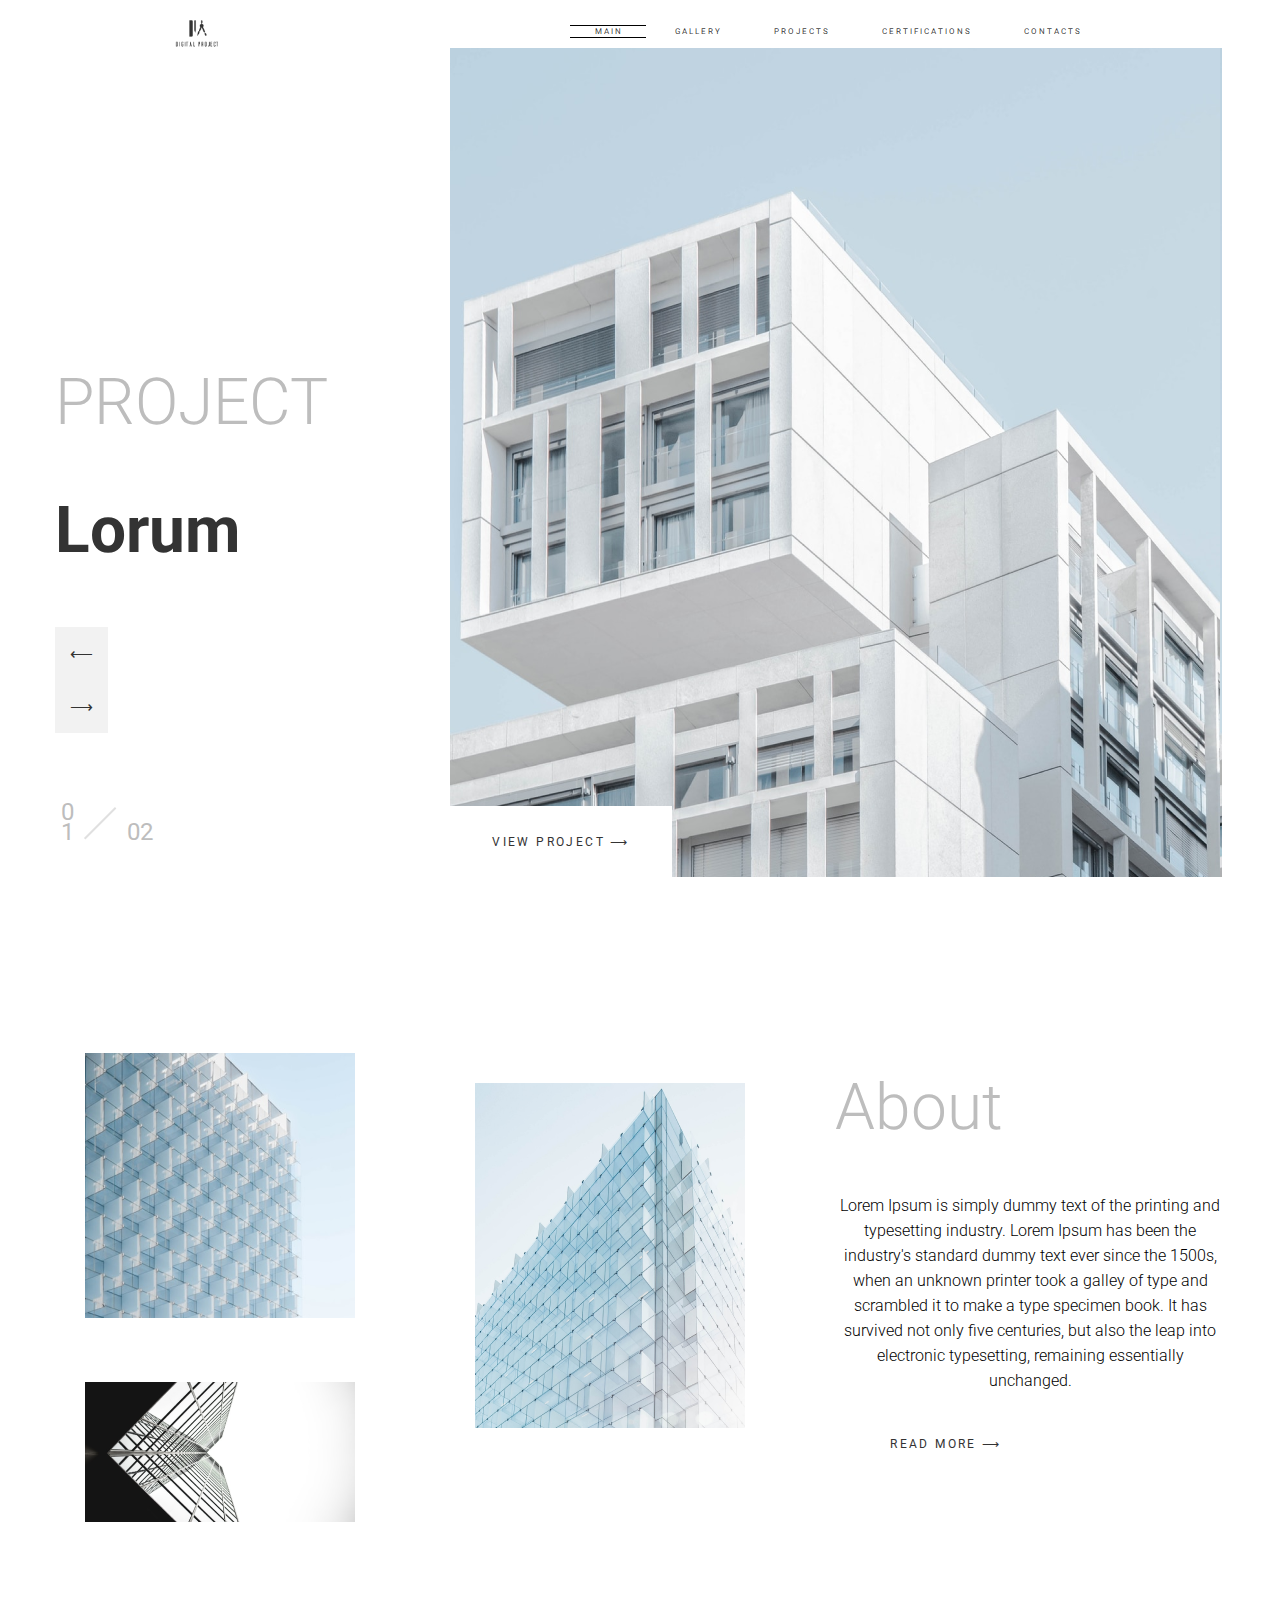
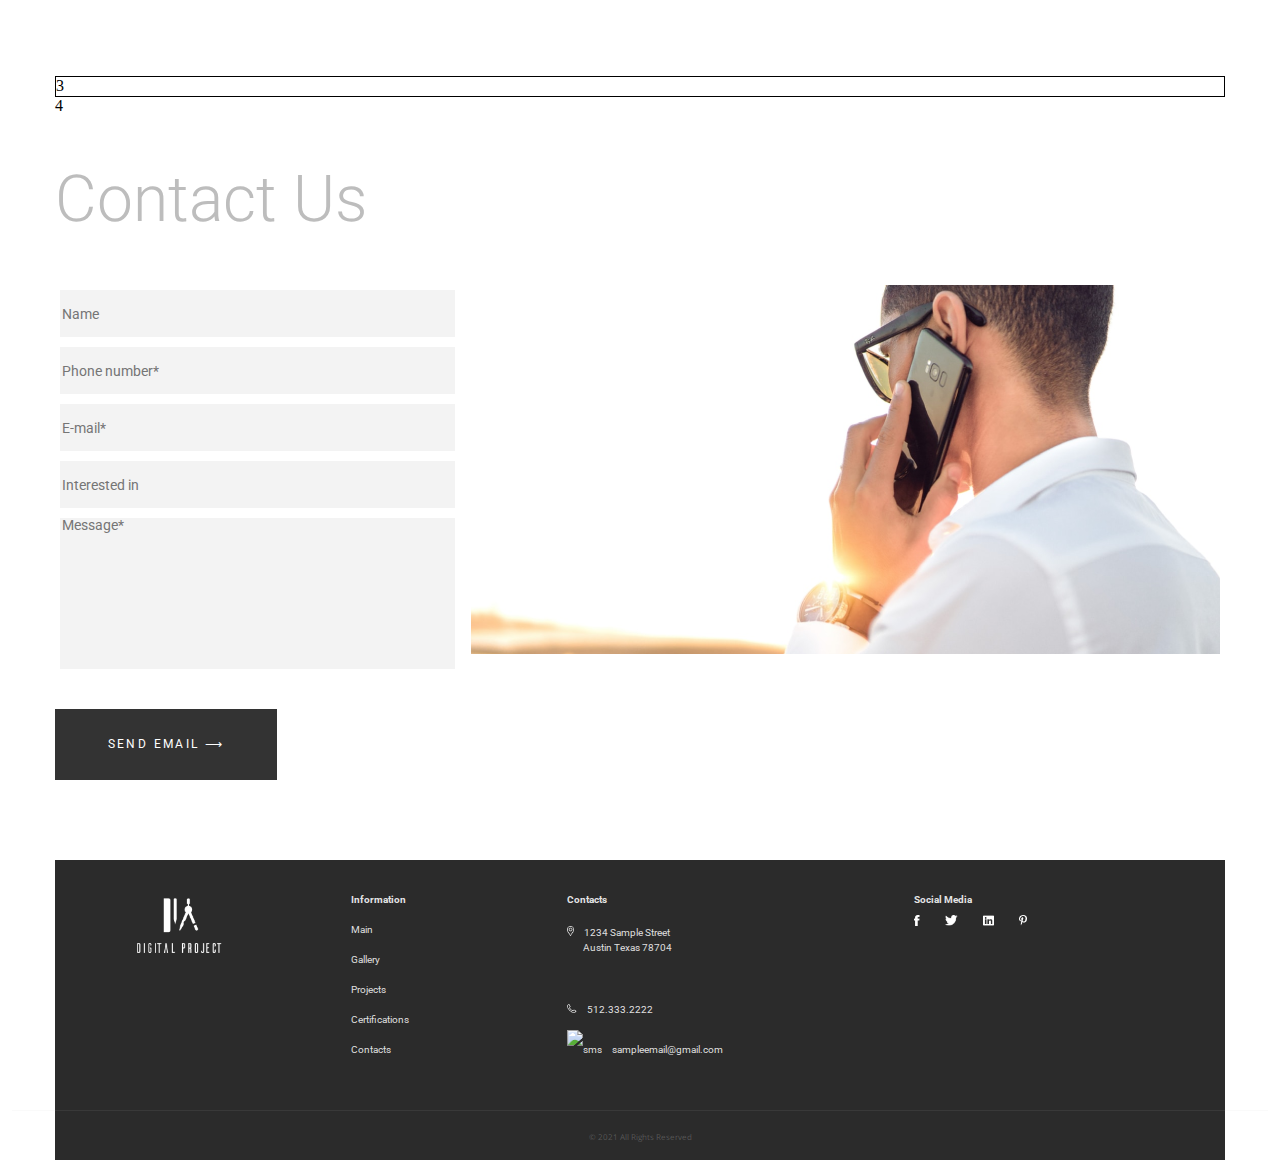
==== page1.html @ 024edf4b "removed <p> from <button> on page 1" ====
<!DOCTYPE html>
<html lang="en">
  <head>
    <meta charset="UTF-8" />
    <meta http-equiv="X-UA-Compatible" content="IE=edge" />
    <meta name="viewport" content="width=device-width, initial-scale=1.0" />
    <link rel="stylesheet" href="./normalize.css" />
    <link rel="stylesheet" href="./assets/fonts/SFProDisplay-Black.ttf" />
    <link rel="stylesheet" href="./assets/fonts/TTHoves-Bold.ttf" />
    <link rel="stylesheet" href="./assets/fonts/TTHoves-Light.ttf" />
    <link rel="stylesheet" href="./assets/fonts/TTHoves-Medium.ttf" />
    <link rel="stylesheet" href="./assets/fonts/TTHoves-Regular.ttf" />
    <link
      href="https://fonts.googleapis.com/css?family=Roboto:100,300,regular,500,700,900"
      rel="stylesheet"
    />
    <link
      href="https://fonts.googleapis.com/css?family=Open+Sans:300,regular,500,600,700,800"
      rel="stylesheet"
    />
    <link
      href="https://fonts.googleapis.com/css?family=Gothic+A1:regular"
      rel="stylesheet"
    />
    <link rel="stylesheet" href="./page1style.css" />
    <title>Галерея</title>
  </head>

  <body>
    <header>
      <div class="header">
        <img
          class="header__logo"
          src="./assets/images/1/Group11.png"
          alt="logo"
        />
        <div>
          <nav>
            <a class="header__menu menu-active" href="#">M A I N</a>
            <a class="header__menu" href="#">G A L L E R Y</a>
            <a class="header__menu" href="#">P R O J E C T S</a>
            <a class="header__menu" href="#">C E R T I F I C A T I O N S</a>
            <a class="header__menu" href="#">C O N T A C T S</a>
          </nav>
        </div>
      </div>
    </header>
    <div class="maincontainer">
      <div class="projectlorum">
        <div class="projectlorum_heading">
          <h2 class="projectlorum-descr">project</h2>
          <h3 class="projectlorum-descr">Lorum</h3>
          <div class="btn_arrow">
            <div>
              <button class="btn_arrow-left">&#10229;</button>
            </div>
            <div>
              <button class="btn_arrow-right">&#10230;</button>
            </div>
          </div>
          <div class="pages-flick">
            <button class="pages-flick_btn">
                0 <br />
                1              
            </button>
            <span>
              <svg
                xmlns="http://www.w3.org/2000/svg"
                width="34"
                height="33"
                viewBox="0 0 34 33"
                fill="none"
              >
                <line
                  y1="-1"
                  x2="43.8219"
                  y2="-1"
                  transform="matrix(-0.706805 0.707408 -0.706805 -0.707408 31.9285 0)"
                  stroke="#E0E0E0"
                  stroke-width="2"
                ></line>
              </svg>
            </span>
            <button class="pages-flick_btn">02</button>
          </div>
      </div>
          <div class="projectlorum_rightblock">
            <button class="btn_btnwhite">view project &#10230;</button>
          </div>
      </div>
      <div class="about">
          <div>
            <div class="about_pic">
              <img src="./assets/images/1/about1.png" alt="bluebuilding" />
            </div>
            <div class="about_pic">
              <img src="./assets/images/1/about3.png" alt="bwbuilding" />
            </div>
          </div>
          <div class="about_pic about-2clmn">
            <img src="./assets/images/1/about2.png" alt="bluebuilding1" />
          </div>
          <div>
            <h2 class="about-descr">About</h2>
            <p class="about-descr">
              Lorem Ipsum is simply dummy text of the printing and typesetting
              industry. Lorem Ipsum has been the industry's standard dummy text
              ever since the 1500s, when an unknown printer took a galley of
              type and scrambled it to make a type specimen book. It has
              survived not only five centuries, but also the leap into
              electronic typesetting, remaining essentially unchanged.
            </p>
            <button class="btn_btnwhite">read more &#10230;</button>
          </div>
      </div>
      <div class="mission">3</div>
      <div class="ourproject">4</div>
      <div class="contactus">
          <h2 class="contactus-heading">Contact Us</h2>
          <div class="contactus_main">
            <div class="formcontainer">
              <form action="#">
                <input class="form_input-box" type="text" placeholder="Name" />
                <input
                  class="form_input-box"
                  type="text"
                  placeholder="Phone number*"
                />
                <input
                  class="form_input-box"
                  type="text"
                  placeholder="E-mail*"
                />
                <input
                  class="form_input-box"
                  type="text"
                  placeholder="Interested in"
                />
                <textarea
                  class="form_message-box"
                  placeholder="Message*"
                ></textarea>
              </form>
            </div>
            <div>
              <img src="./assets/images/1/contactus.png" alt="manwithphone" />
            </div>
            <div class="contactus_btn btn">
              <button class="btn_btnblack">SEND EMAIL &#10230;</button>
            </div>
          </div>
    </div>
    <footer>
      <div class="footer">
        <img
          class="footer__logo"
          src="./assets/images/1/Group11(1).png"
          alt="logo"
        />
        <div>
          <h3 class="footer__menu">Information</h3>
          <nav>
            <a class="footer__menu-breadcrumbs" href="#">Main</a><br />
            <a class="footer__menu-breadcrumbs" href="#">Gallery</a><br />
            <a class="footer__menu-breadcrumbs" href="#">Projects</a><br />
            <a class="footer__menu-breadcrumbs" href="#">Certifications</a
            ><br />
            <a class="footer__menu-breadcrumbs" href="#">Contacts</a>
          </nav>
        </div>
        <div>
          <h3 class="footer__menu">Contacts</h3>
          <div class="footer__menu-meta">
            <img
              class="icon icon-half-size"
              src="./assets/images/1/Vector(1).png"
              alt="location"
            />
            1234 Sample Street<br />
            &nbsp; &nbsp; &nbsp; &nbsp; Austin Texas 78704
          </div>
          <div class="footer__menu-meta telefon-sms">
            <img class="icon" src="./assets/images/1/Group.png" alt="telefon" />
            512.333.2222<br />
            <img class="icon" src="./assets/images/1/Group1.png" alt="sms" />
            <a class="footer__menu-breadcrumbs breadcrumbs-email" href="#"
              >sampleemail@gmail.com</a
            >
          </div>
        </div>
        <div>
          <h3 class="footer__menu">Social Media</h3>
          <div class="footer__menu-socials">
            <img
              class="facebook"
              src="./assets/images/1/facebook.png"
              alt="facebook"
            />
            <img
              class="twitter"
              src="./assets/images/1/twitter.png"
              alt="twitter"
            />
            <img
              class="linked"
              src="./assets/images/1/LinkedIn.png"
              alt="linked in"
            />
            <img
              class="pinterest"
              src="./assets/images/1/pininterest.png"
              alt="pinterest"
            />
          </div>
        </div>
        <div class="row">
          <p class="row__copy">&copy; 2021 All Rights Reserved</p>
        </div>
      </div>
    </footer>
  </body>
</html>
---- page1style.css ----
.header {
  display: flex;
  justify-content: space-around;
  margin-top: 20px;
}

.header__logo {
  width: 45px;
}

.header__menu {
  color: #333333f5;
  text-decoration: none;
  font-size: 0.5em;
  padding: 25px;
  font-family: "Roboto", sans-serif;
}

.menu-active {
  border-bottom: 1px solid black;
  border-top: 1px solid black;
  padding-bottom: 1px;
  padding-top: 1px;
}

.maincontainer,
.projectlorum,
.about,
.mission,
.ourproject,
.contactus {
  display: flex;
}

.maincontainer {
  flex-direction: column;
  justify-content: center;
  margin: auto;
  width: 73.125em;
}

h2 {
  font-family: "Roboto";
  font-style: normal;
  font-weight: 300;
  font-size: 64px;
  line-height: 64px;
  color: #bdbdbd;
}

.projectlorum {
  flex-direction: row;
  flex-wrap: nowrap;
  padding-bottom: 120px;
}

h2.projectlorum-descr {
  text-transform: uppercase;
  padding-right: 122px;
}

.projectlorum_heading {
  padding-top: 270px;
  padding-bottom: 46px;
}

h3.projectlorum-descr {
  font-family: "Roboto";
  font-style: normal;
  font-weight: 700;
  font-size: 64px;
  line-height: 64px;
  color: #333333;
}

.projectlorum_rightblock {
  width: 66%;
  height: fit-content;
  background-image: url(./assets/images/1/1.png);
}

.projectlorum_rightblock .btn_btnwhite {
  margin-top: 758px;
}

.about {
  display: grid;
  grid-template-columns: 1fr 1fr 1fr;
  padding-bottom: 120px;
}

.about_pic {
  padding: 30px;
}

.about-2clmn {
  padding-top: 60px;
}

p.about-descr {
  font-family: "Roboto";
  font-style: normal;
  font-weight: 300;
  font-size: 16px;
  line-height: 25px;
  text-align: center;
  color: #000;
}

.btn_btnwhite {
  display: inline-block;
  width: 222px;
  height: 71px;
  color: #333333;
  background-color: #fff;
  border: none;
  font-family: "Roboto", sans-serif;
  font-size: 12px;
  text-transform: uppercase;
  line-height: 12px;
  line-height: 85%;
  letter-spacing: 0.2em;
}

.btn_arrow-left,
.btn_arrow-right {
  width: 53px;
  height: 53px;
  color: #333333;
  background-color: #f2f2f2;
  border: none;
}

.pages-flick {
  padding-top: 65px;
}

.pages-flick_btn {
  width: 24px;
  height: 48px;
  color: #bdbdbd;
  background-color: #fff;
  border: none;
  font-family: "Roboto", sans-serif;
  font-size: 24px;
  line-height: 24px;
  line-height: 85%;
}

.mission {
  border: 0.1em solid black;
}

.ourproject {
  flex-direction: column;
}

.ourproject__pic-unit {
  display: grid;
  grid-template-columns: repeat(8, 1fr);
  grid-template-rows: repeat(9, 4vw);
  grid-gap: 30px;
}

.ourproject__header {
  font-family: "Roboto";
  font-style: normal;
  font-weight: 300;
  font-size: 64px;
  line-height: 64px;
  color: #bdbdbd; 
}

.ourproject__img {
  width: 100%;
  height: 100%;
  object-fit: cover;
  display: block; 
}
 
.ourproject__item-1 {
  display: flex;
  flex-direction: column;
  justify-content: start;
  align-items: center;
  grid-column-start: 1;
  grid-column-end: 5;
  grid-row-start: 1;
  grid-row-end: 5;
  background-image: url(./assets/images/1/ourproject2.png);
  
}

.ourproject__item-text {
  font-family: "Roboto";
  font-style: normal;
  font-weight: 700;
  font-size: 64px;
  line-height: 64px;
  color: #ffffff;
}

.btn__btnwhite-ourptoject {
  display: inline-block;
  width: 222px;
  height: 71px;
  color: #ffffff;
  background-color: none;
  border: none;
  font-family: "Roboto", sans-serif;
  font-size: 12px;
  text-transform: uppercase;
  line-height: 12px;
  line-height: 85%;
  letter-spacing: 0.2em;
}

.ourproject__item-2 {
  grid-column-start: 5;
  grid-column-end: 9;
  grid-row-start: 1;
  grid-row-end: 5;
}
 
.ourproject__item-3 {
  grid-column-start: 1;
  grid-column-end: 3;
  grid-row-start: 5;
  grid-row-end: 9;
}
 
.ourproject__item-4 {
  grid-column-start: 3;
  grid-column-end: 5;
  grid-row-start: 5;
  grid-row-end: 9;
}
 
.ourproject__item-5{
  grid-column-start: 5;
  grid-column-end: 9;
  grid-row-start: 5;
  grid-row-end: 9;
}

.btn-ourproject {
  grid-column-start: 8;
  grid-column-end: 9;
  grid-row-start: 9;
  grid-row-end: 10;
}

.contactus {
  flex-direction: column;
}
.contactus_main {
  display: grid;
  grid-template-columns: 33% 64%;
  grid-template-rows: 1fr 27%;
  grid-gap: 30px;
}

.contactus_btn {
  justify-content: end;
}

.btn_btnblack {
  display: inline-block;
  width: 222px;
  height: 71px;
  font-family: "Roboto";
  font-size: 12px;
  line-height: 12px;
  line-height: 85%;
  letter-spacing: 0.2em;
  color: #ffffff;
  background-color: #333333;
  border: none;
}

.formcontainer {
  width: 420px;
}

.form_input-box,
.form_message-box {
  width: 391px;
  margin: 5px;
  font-family: "Roboto";
  font-size: 14px;
  line-height: 16px;
  line-height: 85%;
  color: #8d8d8d;
  background-color: #f3f3f3;
  border: none;
  box-shadow: none;
}

.form_input-box {
  height: 45px;
}

.form_message-box {
  height: 147px;
  resize: none;
}

.footer {
  display: grid;
  grid-template-columns: 250px 150px 380px 270px;
  grid-template-rows: 250px 50px;
  background-color: rgba(0, 0, 0, 0.832);
  height: 300px;
  justify-items: center;
  margin-top: 80px;
}

.footer__logo {
  width: 90px;
  padding-top: 38px;
}

.footer__menu {
  padding-top: 25px;
  color: #ffffffe4;
  font-family: "Roboto", sans-serif;
  font-size: 0.6em;
}

.footer__menu-breadcrumbs {
  color: #ffffffdb;
  text-decoration: none;
  font-family: "Roboto", sans-serif;
  font-size: 0.6em;
  line-height: 30px;
}

.breadcrumbs-email {
  font-size: 1em;
}

.footer__menu-breadcrumbs:hover {
  text-decoration: underline;
}

.footer__menu-meta {
  color: #ffffffdb;
  font-family: "Roboto", sans-serif;
  font-size: 0.6em;
  margin-top: 20px;
  line-height: 15px;
}

.telefon-sms {
  margin-top: 35px;
  line-height: 40px;
}

.icon {
  width: 10px;
  margin-right: 8px;
}

.icon-half-size {
  width: 7px;
}

.footer__menu-socials {
  display: flex;
  gap: 25px;
}

.facebook {
  width: 6px;
}

.twitter {
  width: 13px;
}

.linked {
  width: 11px;
}

.pinterest {
  width: 8px;
}

.row {
  font-family: "Open Sans", sans-serif;
  color: rgba(200, 200, 200, 0.288);
  font-size: 0.5em;
  grid-column: 1/5;
  margin-left: 120px;
  border-top: 0.5px solid rgba(200, 200, 200, 0.096);
  width: 1256px;
  text-align: center;
}

.row__copy {
  margin-top: 21px;
}
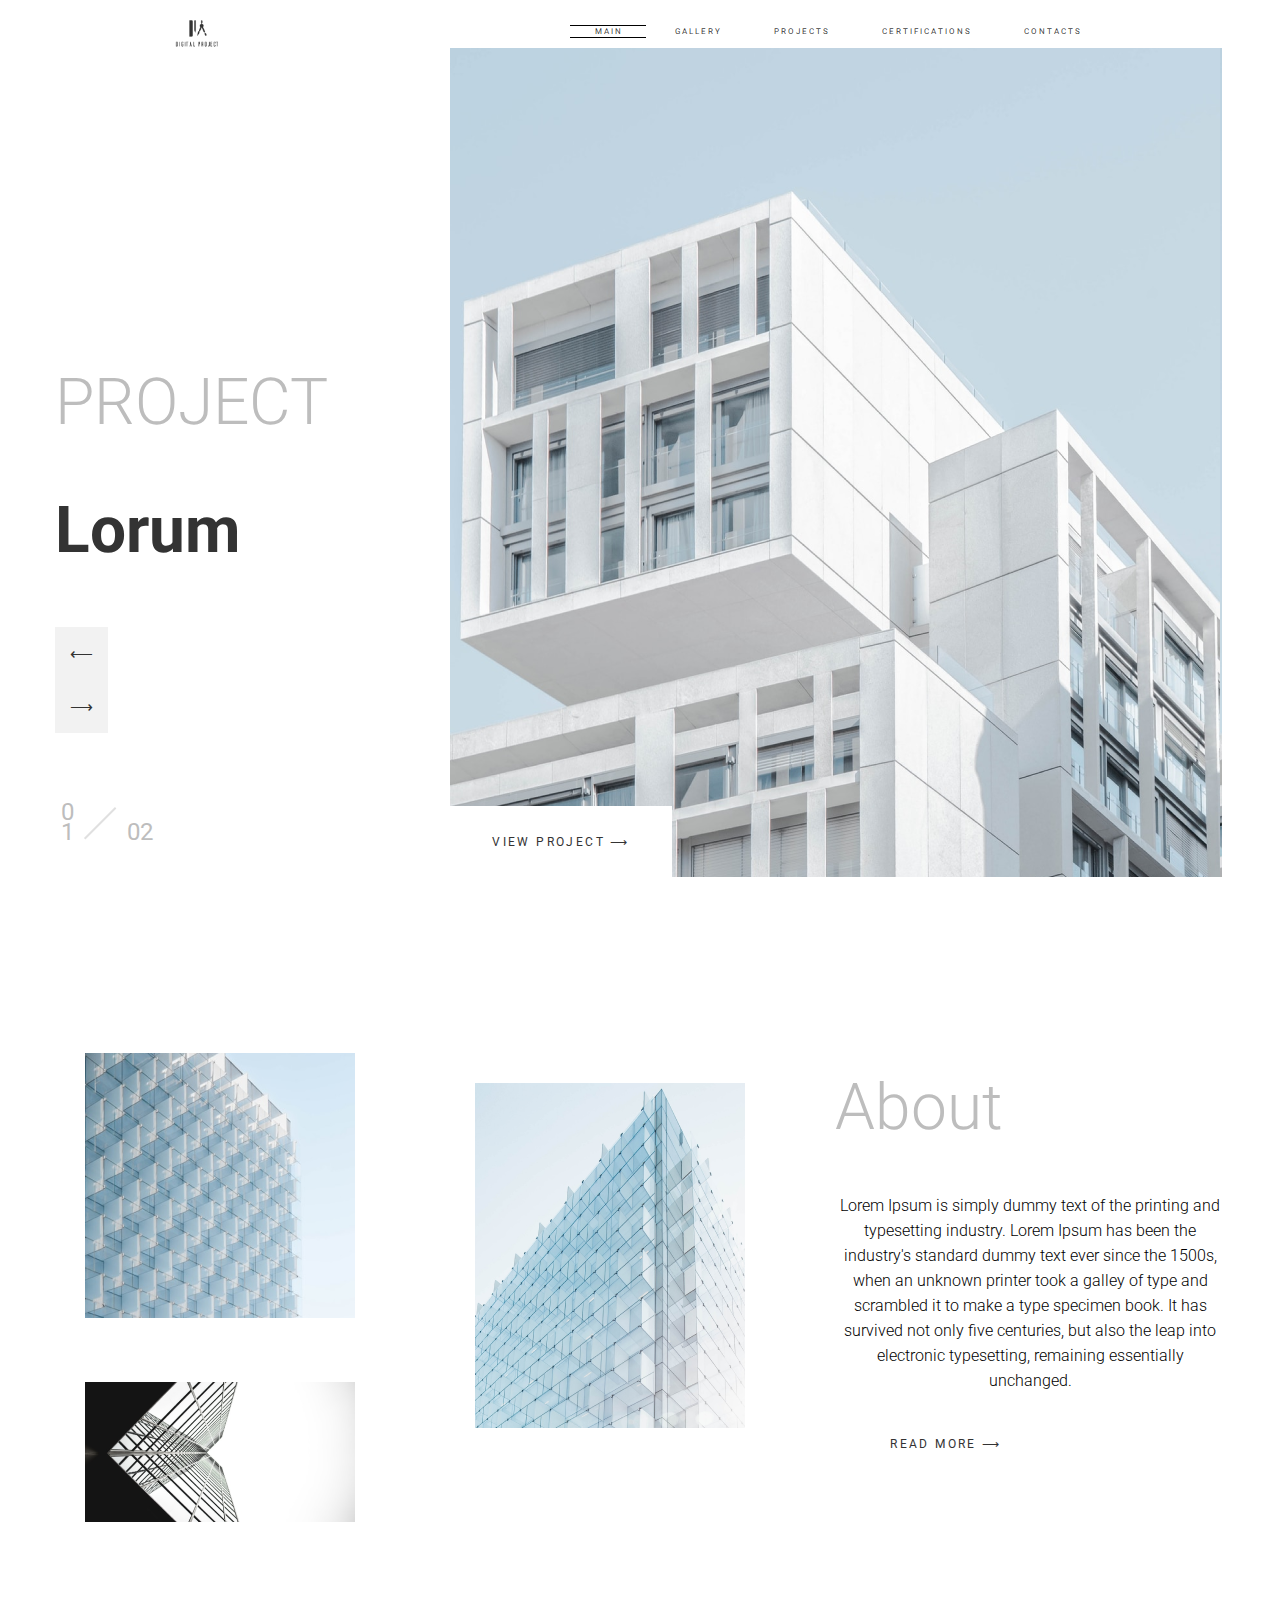
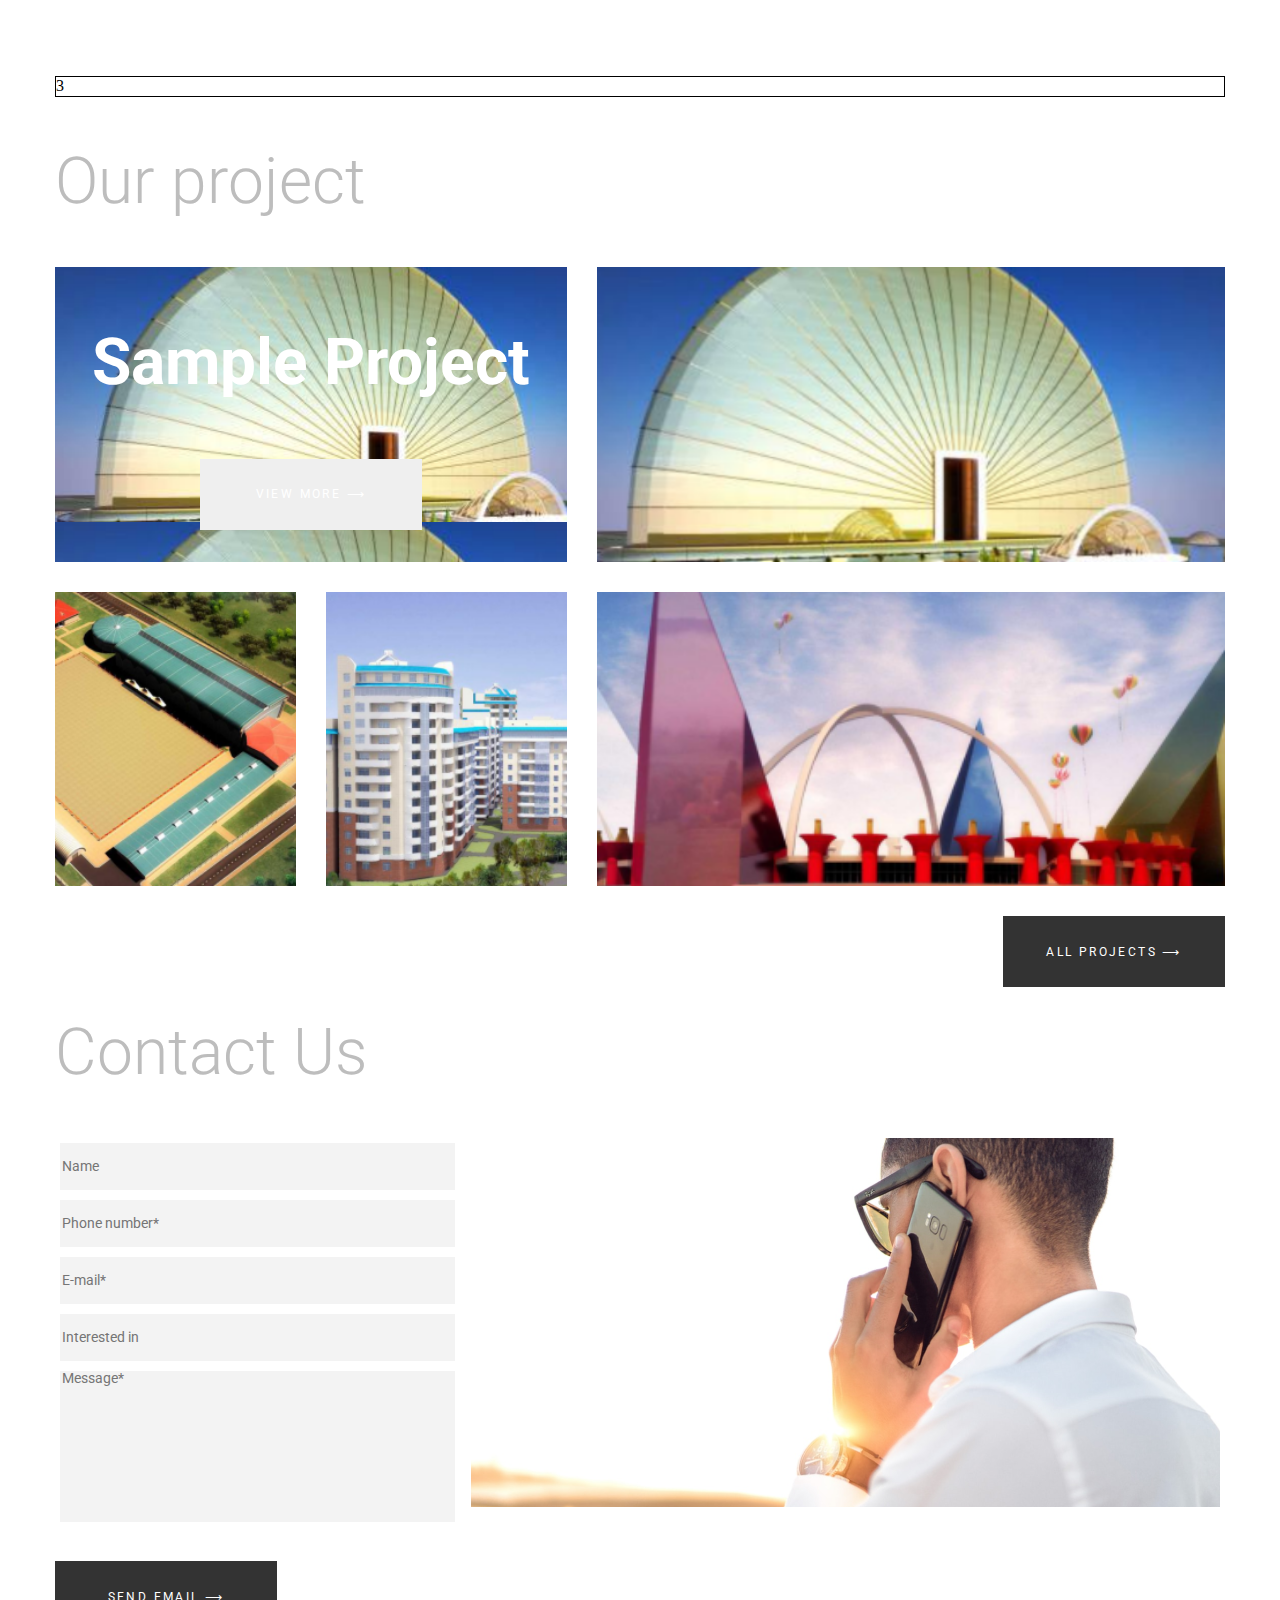
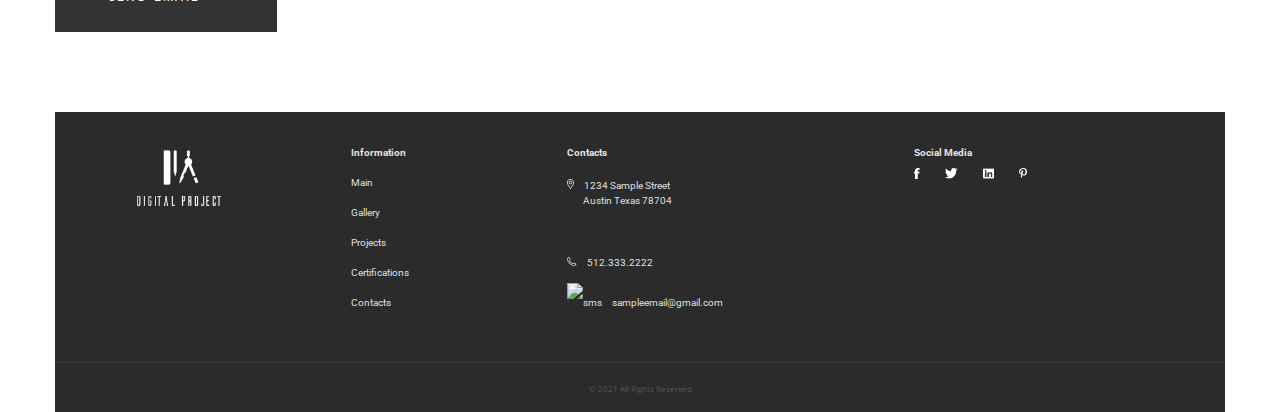
==== commit 70c3409e: "Merge branch 'main' of https://github.com/elenaturlenko/team2-project1-frontend32" ====
--- a/page1.html
+++ b/page1.html
@@ -114,7 +114,50 @@
           </div>
       </div>
       <div class="mission">3</div>
-      <div class="ourproject">4</div>
+      <div class="ourproject">
+          <div class="ourproject__header-unit">
+            <h2 class="ourproject__header">Our project</h2>
+          </div>
+          <div class="ourproject__pic-unit">
+            <div class="ourproject__item-1">
+              <p class="ourproject__item-text">Sample Project</p>
+              <div class="btn btn-ourproject-unit">
+                <button class="btn__btnwhite-ourptoject">view more &#10230;</button>
+              </div>
+            </div>
+          <div class="ourproject__item-2">
+            <img
+              src="./assets/images/1/ourproject2.png"
+              alt="Ourproject image 2"
+              class="ourproject__img"
+            />
+          </div>
+          <div class="ourproject__item-3">
+            <img
+              src="./assets/images/1/ourproject3.png"
+              alt="Ourproject image 3"
+              class="ourproject__img"
+            />
+          </div>
+          <div class="ourproject__item-4">
+            <img
+              src="./assets/images/1/ourproject4.png"
+              alt="Ourproject image 4"
+              class="ourproject__img"
+            />
+          </div>
+          <div class="ourproject__item-5">
+            <img
+              src="./assets/images/1/ourproject5.png"
+              alt="Ourproject image 5"
+              class="ourproject__img"
+            />
+          </div>
+          <div class="btn btn-ourproject">
+            <button class="btn_btnblack">ALL PROJECTS &#10230;</button>
+          </div>
+        </div>
+      </div>
       <div class="contactus">
           <h2 class="contactus-heading">Contact Us</h2>
           <div class="contactus_main">
@@ -219,4 +262,4 @@
       </div>
     </footer>
   </body>
-</html>
+</html>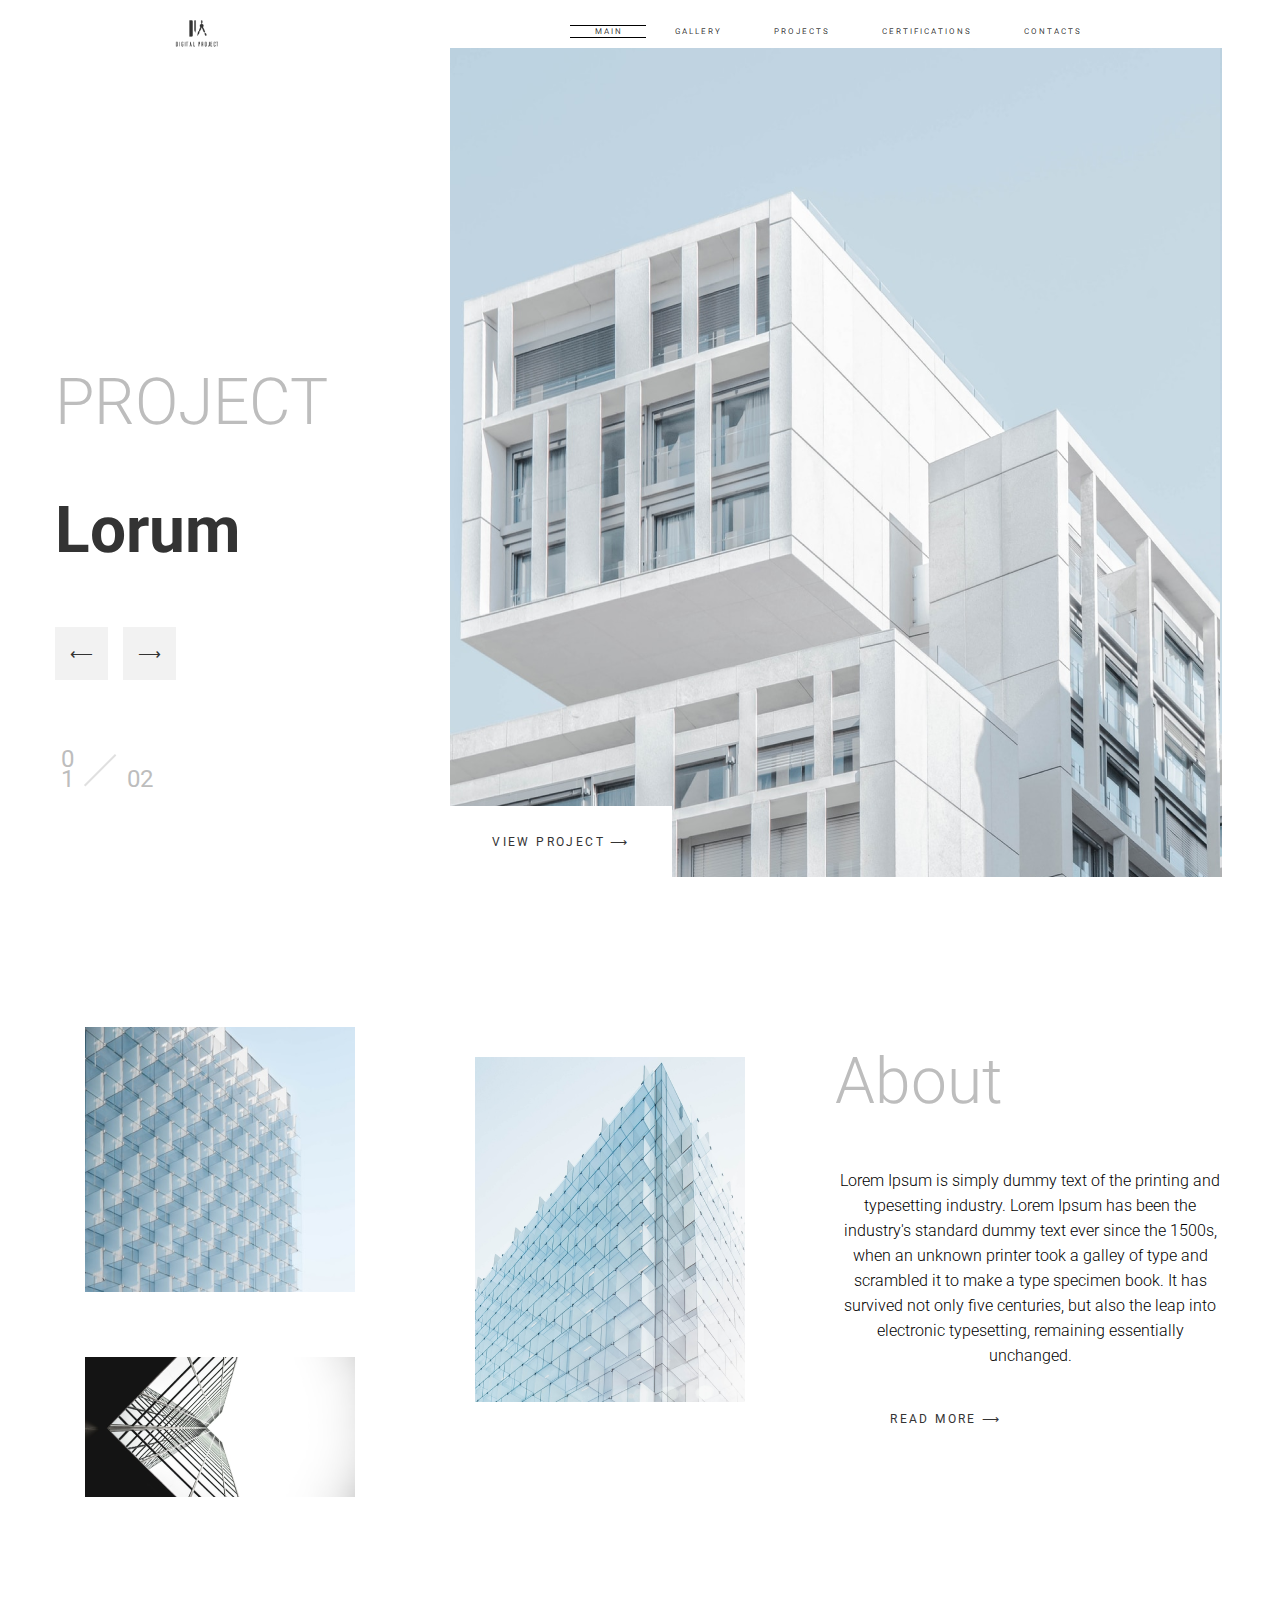
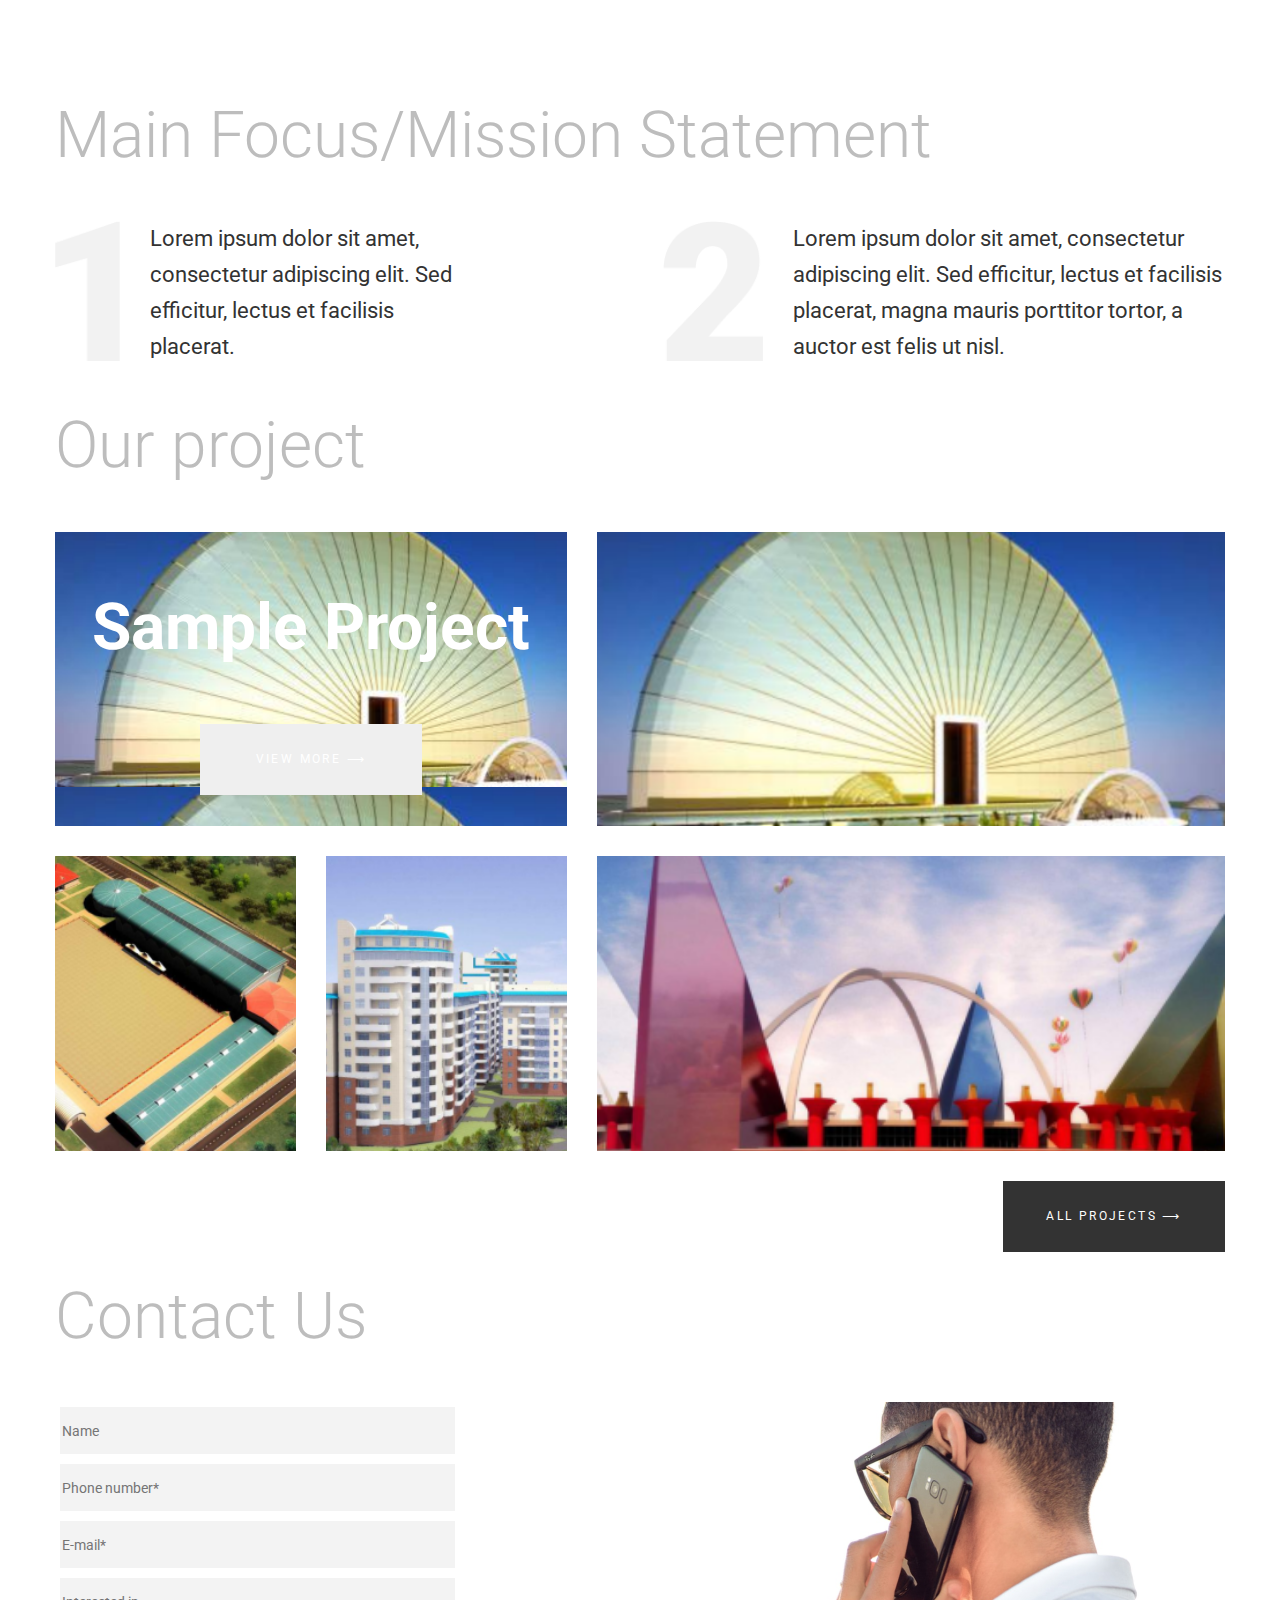
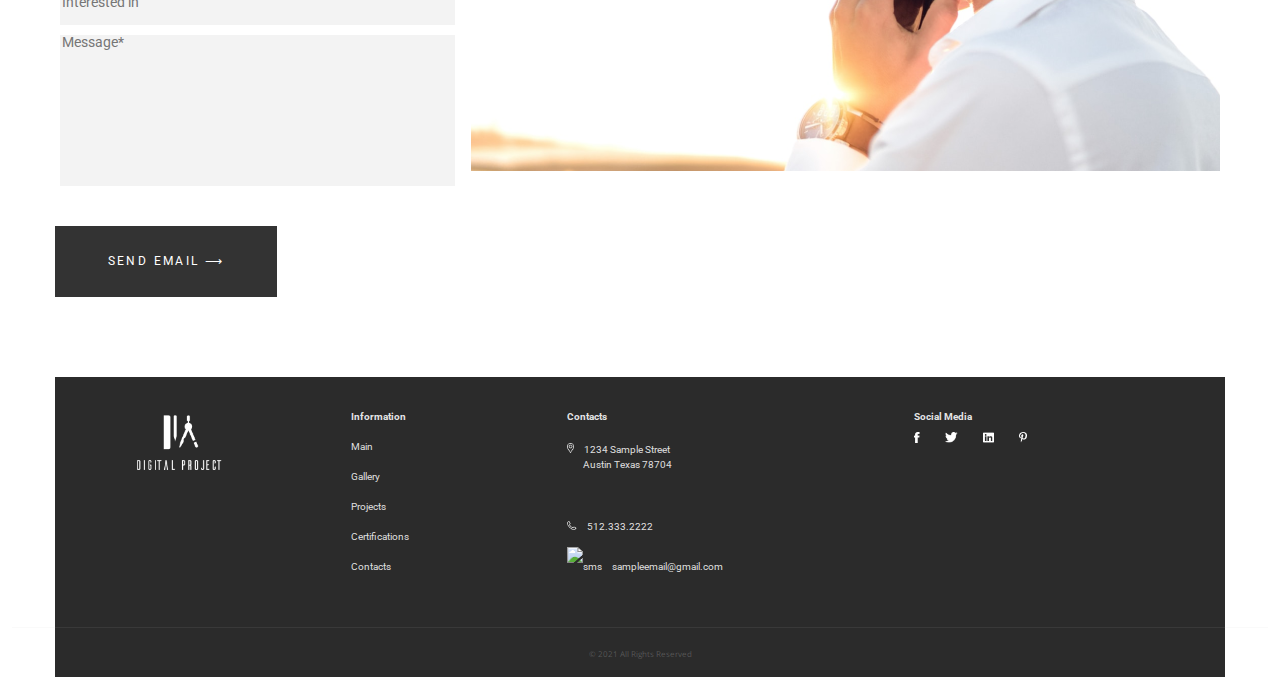
==== commit 488f41df: "Added block 3 page 1" ====
--- a/page1.html
+++ b/page1.html
@@ -113,7 +113,26 @@
             <button class="btn_btnwhite">read more &#10230;</button>
           </div>
       </div>
-      <div class="mission">3</div>
+      <div class="mission">
+        <h2 class="mission_heading">Main Focus/Mission Statement</h2>
+        <div class="mission_main">
+          <div class="mission_main-left">
+            <img src="./assets/images/1/mission1.png" alt="1" />
+            <p class="mission_main-text">
+              Lorem ipsum dolor sit amet, consectetur adipiscing elit. Sed
+              efficitur, lectus et facilisis placerat.
+            </p>
+          </div>
+          <div class="mission_main-right">
+            <img src="./assets/images/1/mission2.png" alt="" />
+            <p class="mission_main-text">
+              Lorem ipsum dolor sit amet, consectetur adipiscing elit. Sed
+              efficitur, lectus et facilisis placerat, magna mauris porttitor
+              tortor, a auctor est felis ut nisl.
+            </p>
+          </div>
+        </div>
+      </div>
       <div class="ourproject">
           <div class="ourproject__header-unit">
             <h2 class="ourproject__header">Our project</h2>
--- a/page1style.css
+++ b/page1style.css
@@ -131,6 +131,11 @@
   border: none;
 }
 
+.btn_arrow {
+  display: flex;
+  gap: 15px;
+}
+
 .pages-flick {
   padding-top: 65px;
 }
@@ -148,8 +153,42 @@
 }
 
 .mission {
-  border: 0.1em solid black;
-}
+  flex-direction: column;
+}
+
+.mission_heading {
+  font-family: "Roboto";
+  font-style: normal;
+  font-weight: 300;
+  font-size: 64px;
+  line-height: 64px;
+  color: #bdbdbd;
+}
+
+.mission_main {
+  display: grid;
+  grid-template-columns: 35% 48%;
+  grid-gap: 17%;
+}
+
+.mission_main-left,
+.mission_main-right {
+  height: 140px;
+  display: flex;
+  flex-direction: row;
+}
+
+.mission_main-text {
+  font-family: "Roboto";
+  font-style: normal;
+  font-weight: 400;
+  font-size: 22px;
+  line-height: 36px;
+  color: #333333;
+  margin: 0;
+  margin-left: 30px;
+}
+
 
 .ourproject {
   flex-direction: column;
@@ -168,16 +207,16 @@
   font-weight: 300;
   font-size: 64px;
   line-height: 64px;
-  color: #bdbdbd; 
+  color: #bdbdbd;
 }
 
 .ourproject__img {
   width: 100%;
   height: 100%;
   object-fit: cover;
-  display: block; 
-}
- 
+  display: block;
+}
+
 .ourproject__item-1 {
   display: flex;
   flex-direction: column;
@@ -188,7 +227,6 @@
   grid-row-start: 1;
   grid-row-end: 5;
   background-image: url(./assets/images/1/ourproject2.png);
-  
 }
 
 .ourproject__item-text {
@@ -221,22 +259,22 @@
   grid-row-start: 1;
   grid-row-end: 5;
 }
- 
+
 .ourproject__item-3 {
   grid-column-start: 1;
   grid-column-end: 3;
   grid-row-start: 5;
   grid-row-end: 9;
 }
- 
+
 .ourproject__item-4 {
   grid-column-start: 3;
   grid-column-end: 5;
   grid-row-start: 5;
   grid-row-end: 9;
 }
- 
-.ourproject__item-5{
+
+.ourproject__item-5 {
   grid-column-start: 5;
   grid-column-end: 9;
   grid-row-start: 5;
@@ -253,6 +291,7 @@
 .contactus {
   flex-direction: column;
 }
+
 .contactus_main {
   display: grid;
   grid-template-columns: 33% 64%;
@@ -399,4 +438,4 @@
 
 .row__copy {
   margin-top: 21px;
-}+}
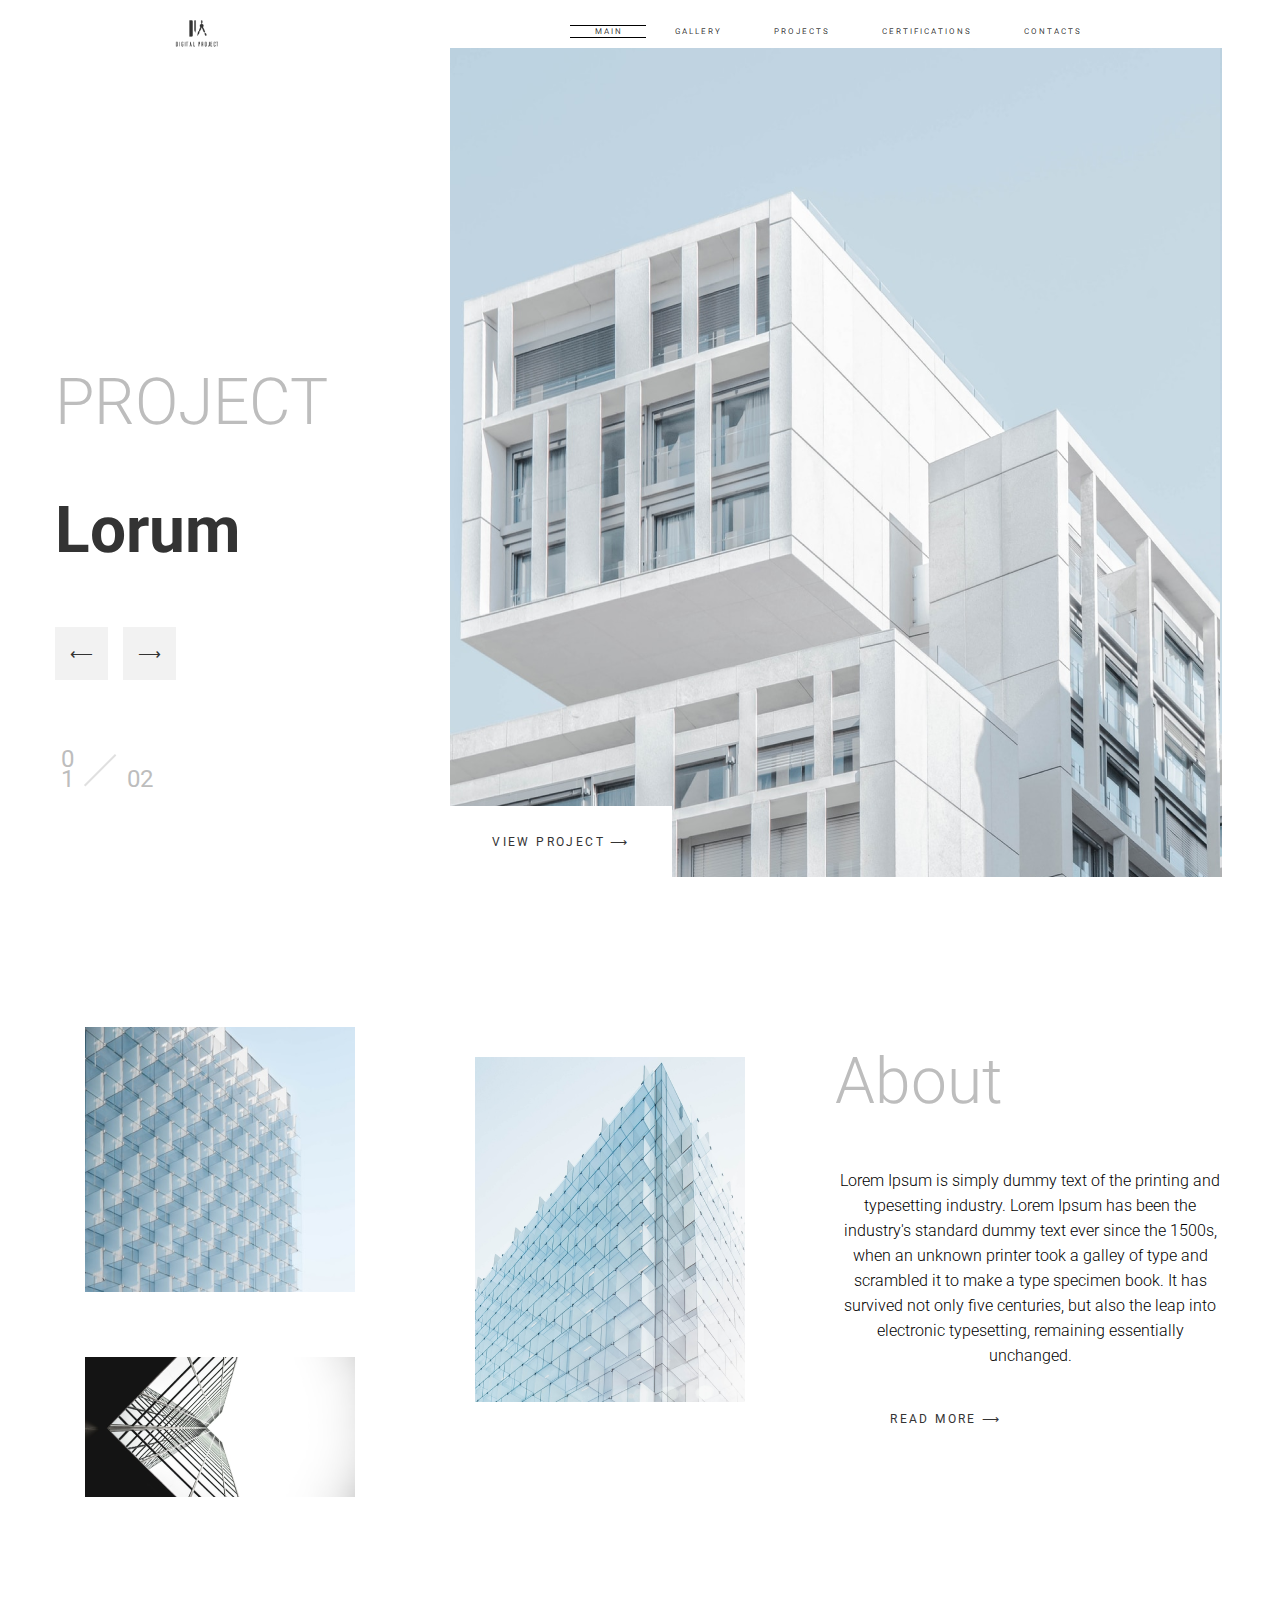
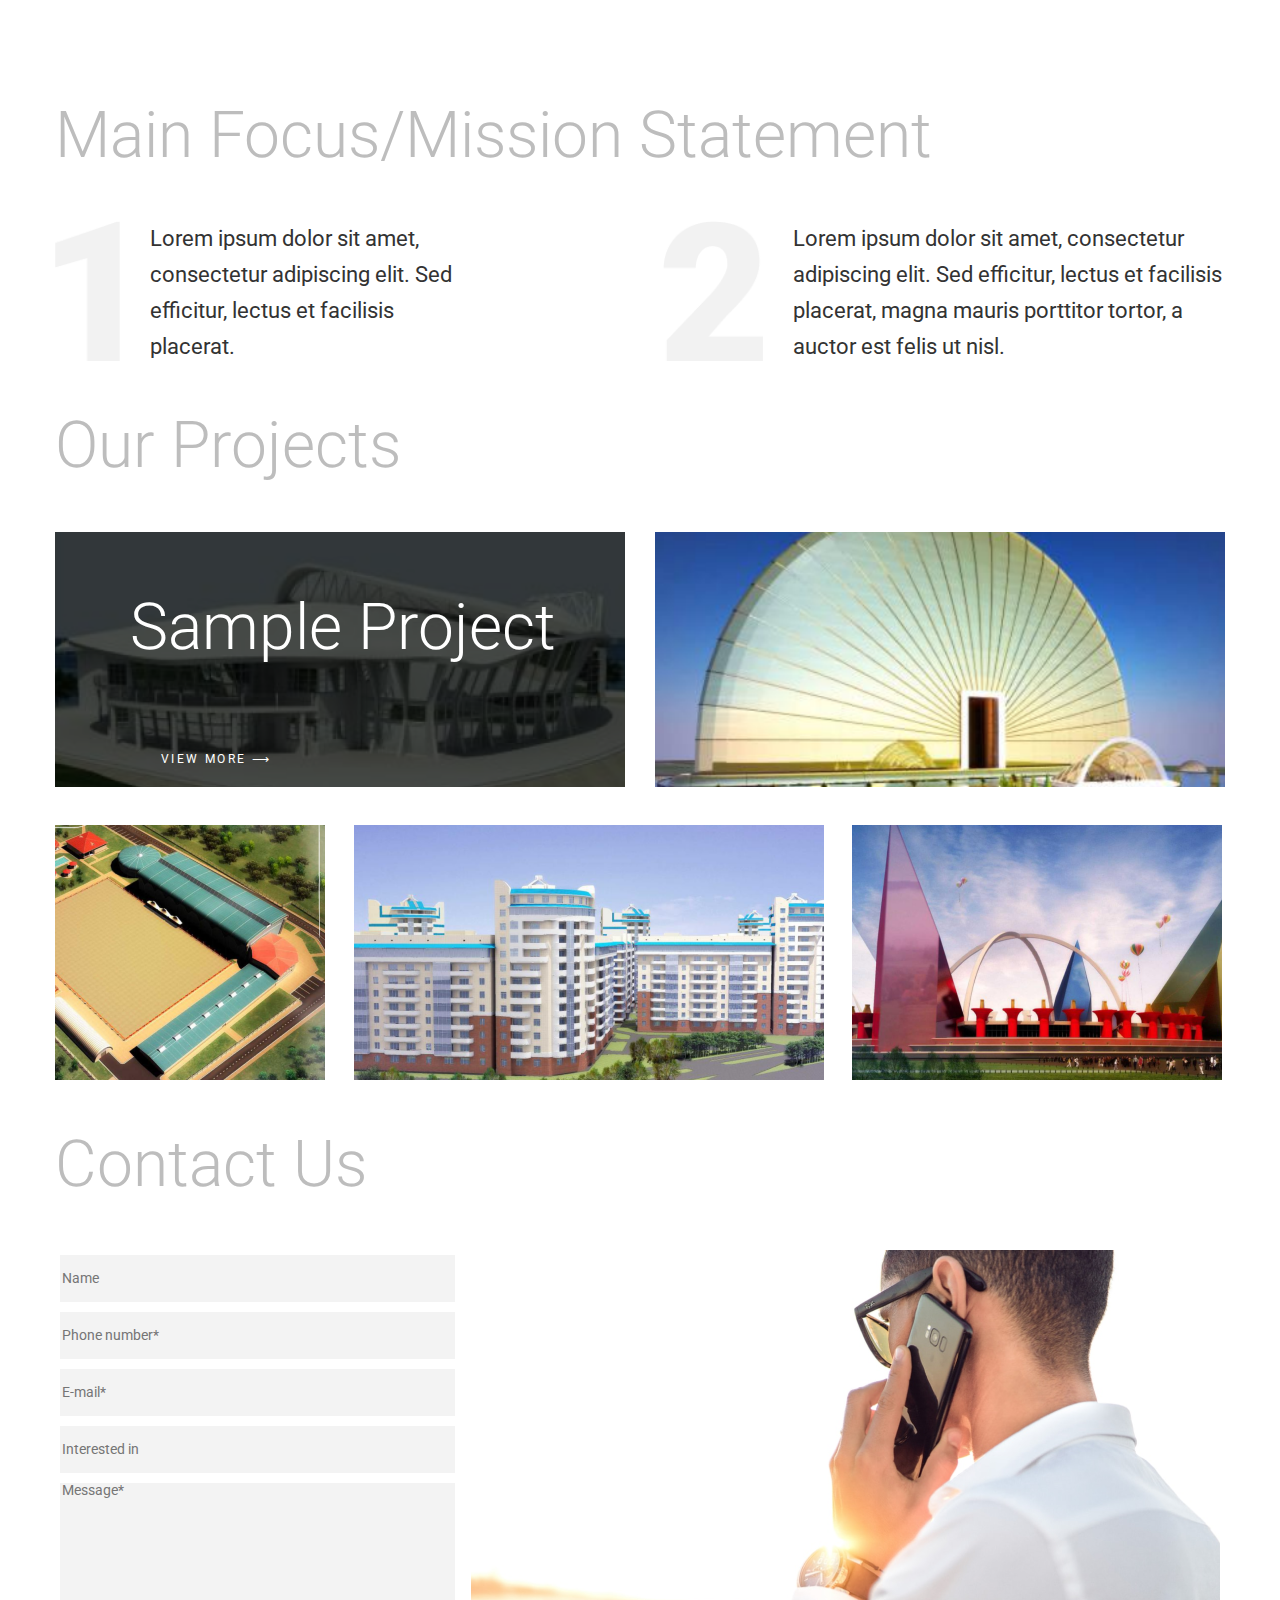
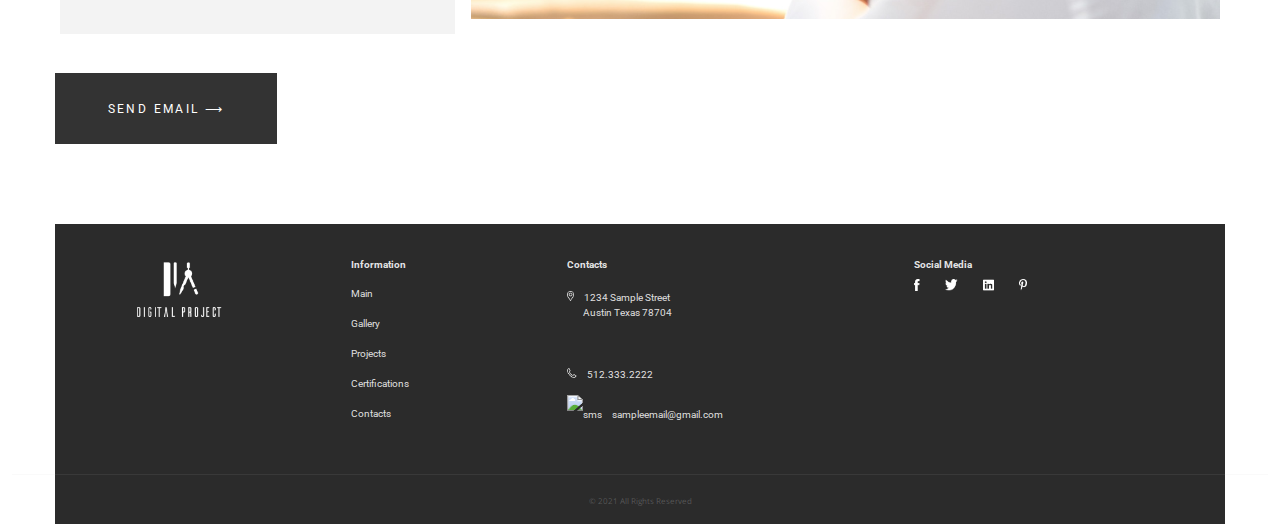
==== commit 376c0421: "Added block 4 for page 1" ====
--- a/page1.html
+++ b/page1.html
@@ -133,47 +133,22 @@
           </div>
         </div>
       </div>
-      <div class="ourproject">
-          <div class="ourproject__header-unit">
-            <h2 class="ourproject__header">Our project</h2>
-          </div>
-          <div class="ourproject__pic-unit">
-            <div class="ourproject__item-1">
-              <p class="ourproject__item-text">Sample Project</p>
-              <div class="btn btn-ourproject-unit">
-                <button class="btn__btnwhite-ourptoject">view more &#10230;</button>
-              </div>
-            </div>
-          <div class="ourproject__item-2">
-            <img
-              src="./assets/images/1/ourproject2.png"
-              alt="Ourproject image 2"
-              class="ourproject__img"
-            />
-          </div>
-          <div class="ourproject__item-3">
-            <img
-              src="./assets/images/1/ourproject3.png"
-              alt="Ourproject image 3"
-              class="ourproject__img"
-            />
-          </div>
-          <div class="ourproject__item-4">
-            <img
-              src="./assets/images/1/ourproject4.png"
-              alt="Ourproject image 4"
-              class="ourproject__img"
-            />
-          </div>
-          <div class="ourproject__item-5">
-            <img
-              src="./assets/images/1/ourproject5.png"
-              alt="Ourproject image 5"
-              class="ourproject__img"
-            />
-          </div>
-          <div class="btn btn-ourproject">
-            <button class="btn_btnblack">ALL PROJECTS &#10230;</button>
+      <div class="maincontainer">
+        <div class="ourproject">
+          <h2 class="ourproject-heading">Our Projects</h2>
+          <div class="ourproject_block1">
+            <div class="ourproject_block1-unit1">
+              <p class="ourproject_block1-heading">Sample Project</p>
+              <button class="ourproject_btn btn__btnwhite">
+                view more &#10230;
+              </button>
+            </div>
+            <img src="./assets/images/1/ourproject2.png" alt="" />
+          </div>
+          <div class="ourproject_block2">
+            <img src="./assets/images/1/ourproject3.png" alt="" />
+            <img src="./assets/images/1/ourproject4.png" alt="" />
+            <img src="./assets/images/1/ourproject5.png" alt="" />
           </div>
         </div>
       </div>
--- a/page1style.css
+++ b/page1style.css
@@ -194,14 +194,7 @@
   flex-direction: column;
 }
 
-.ourproject__pic-unit {
-  display: grid;
-  grid-template-columns: repeat(8, 1fr);
-  grid-template-rows: repeat(9, 4vw);
-  grid-gap: 30px;
-}
-
-.ourproject__header {
+.ourproject-heading {
   font-family: "Roboto";
   font-style: normal;
   font-weight: 300;
@@ -210,40 +203,37 @@
   color: #bdbdbd;
 }
 
-.ourproject__img {
-  width: 100%;
-  height: 100%;
-  object-fit: cover;
-  display: block;
-}
-
-.ourproject__item-1 {
-  display: flex;
-  flex-direction: column;
-  justify-content: start;
-  align-items: center;
-  grid-column-start: 1;
-  grid-column-end: 5;
-  grid-row-start: 1;
-  grid-row-end: 5;
-  background-image: url(./assets/images/1/ourproject2.png);
-}
-
-.ourproject__item-text {
-  font-family: "Roboto";
-  font-style: normal;
-  font-weight: 700;
+.ourproject_block1 {
+  min-height: 255px;
+  display: grid;
+  grid-template-columns: 1fr 1fr;
+  grid-gap: 30px;
+  padding-bottom: 30px;
+}
+
+.ourproject_block1-unit1 {
+  background: url(./assets/images/1/ourproject1_back.png),
+    url(./assets/images/1/ourproject1.png);
+  background-blend-mode: multiply;
+  background-repeat: no-repeat;
+}
+
+.ourproject_block1-heading {
+  font-family: "Roboto";
+  font-style: normal;
+  font-weight: 300;
   font-size: 64px;
   line-height: 64px;
-  color: #ffffff;
-}
-
-.btn__btnwhite-ourptoject {
+  color: #fff;
+  margin-left: 75px;
+}
+
+.ourproject_btn {
   display: inline-block;
   width: 222px;
   height: 71px;
   color: #ffffff;
-  background-color: none;
+  background-color: rgba(1, 1, 1, 0);
   border: none;
   font-family: "Roboto", sans-serif;
   font-size: 12px;
@@ -251,42 +241,15 @@
   line-height: 12px;
   line-height: 85%;
   letter-spacing: 0.2em;
-}
-
-.ourproject__item-2 {
-  grid-column-start: 5;
-  grid-column-end: 9;
-  grid-row-start: 1;
-  grid-row-end: 5;
-}
-
-.ourproject__item-3 {
-  grid-column-start: 1;
-  grid-column-end: 3;
-  grid-row-start: 5;
-  grid-row-end: 9;
-}
-
-.ourproject__item-4 {
-  grid-column-start: 3;
-  grid-column-end: 5;
-  grid-row-start: 5;
-  grid-row-end: 9;
-}
-
-.ourproject__item-5 {
-  grid-column-start: 5;
-  grid-column-end: 9;
-  grid-row-start: 5;
-  grid-row-end: 9;
-}
-
-.btn-ourproject {
-  grid-column-start: 8;
-  grid-column-end: 9;
-  grid-row-start: 9;
-  grid-row-end: 10;
-}
+  margin-left: 50px;
+}
+
+.ourproject_block2 {
+  display: grid;
+  grid-template-columns: 23% 40% 31%;
+  grid-gap: 30px;
+}
+
 
 .contactus {
   flex-direction: column;
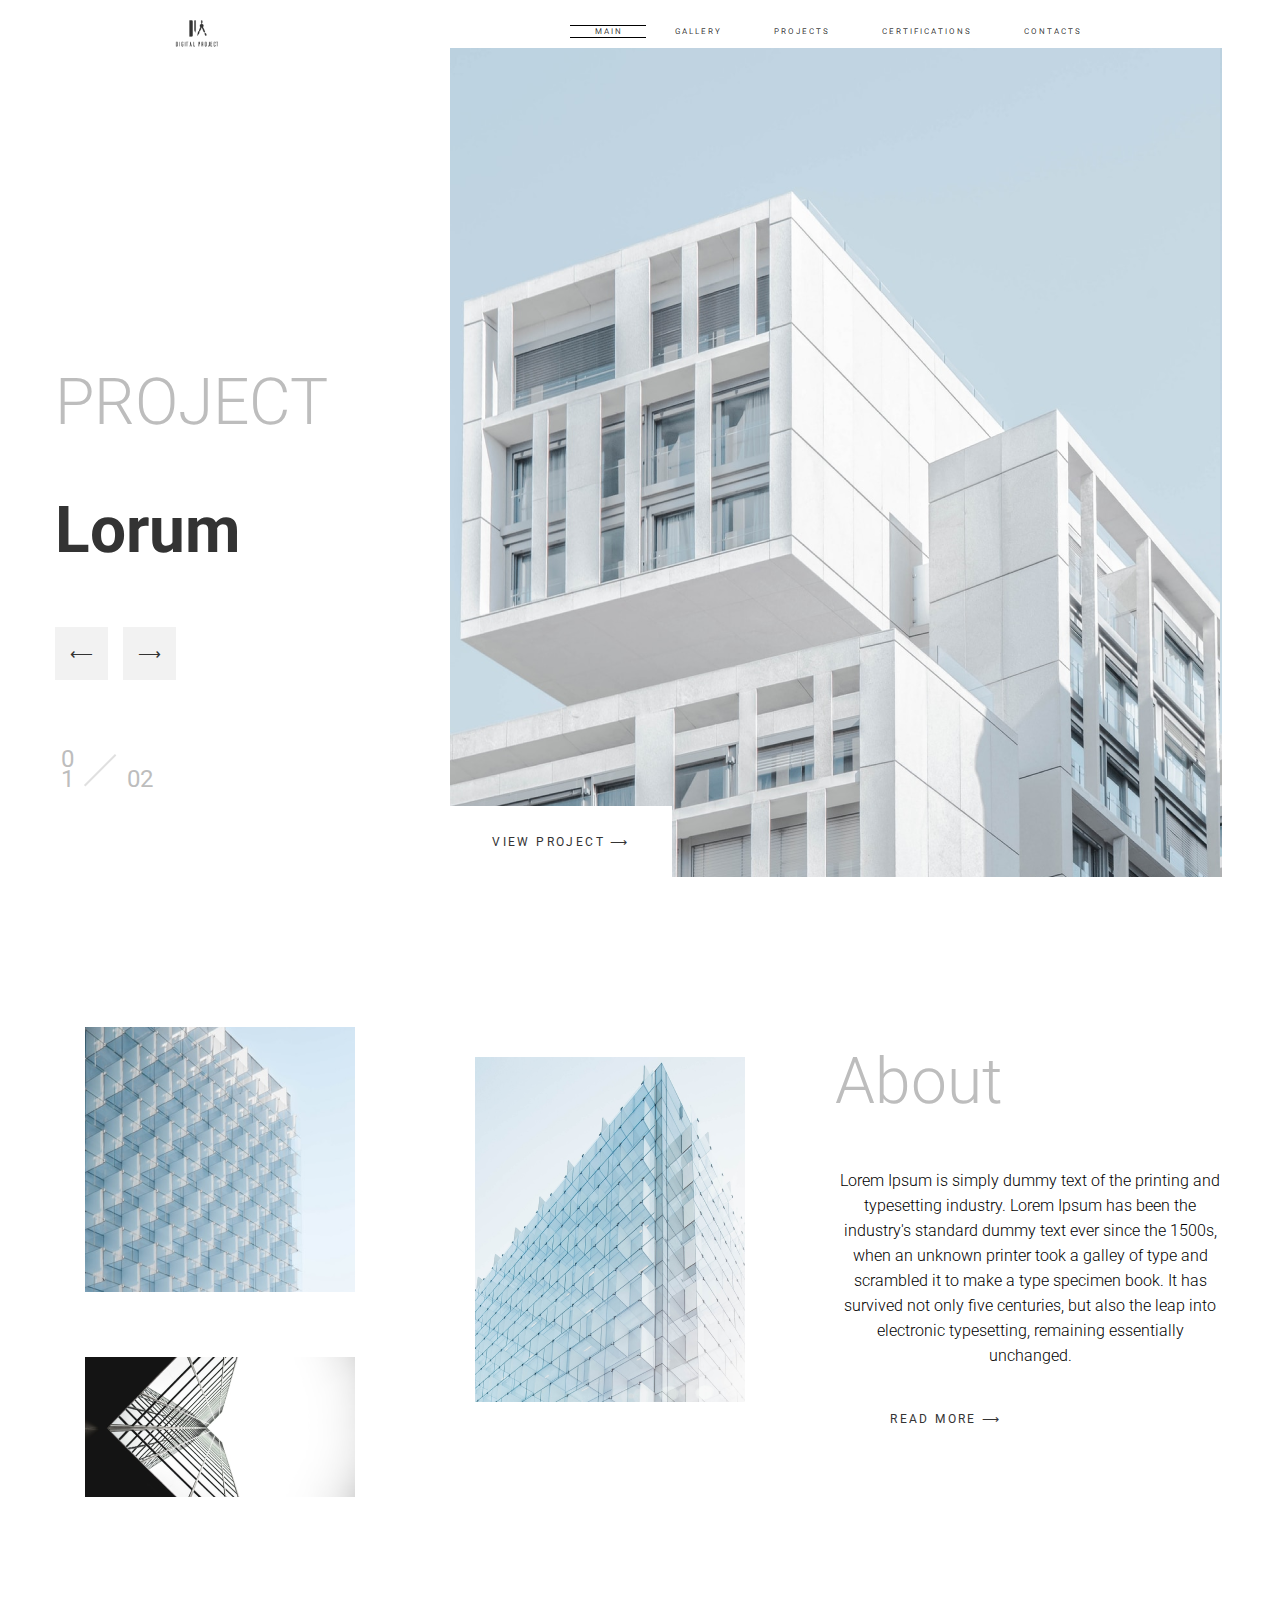
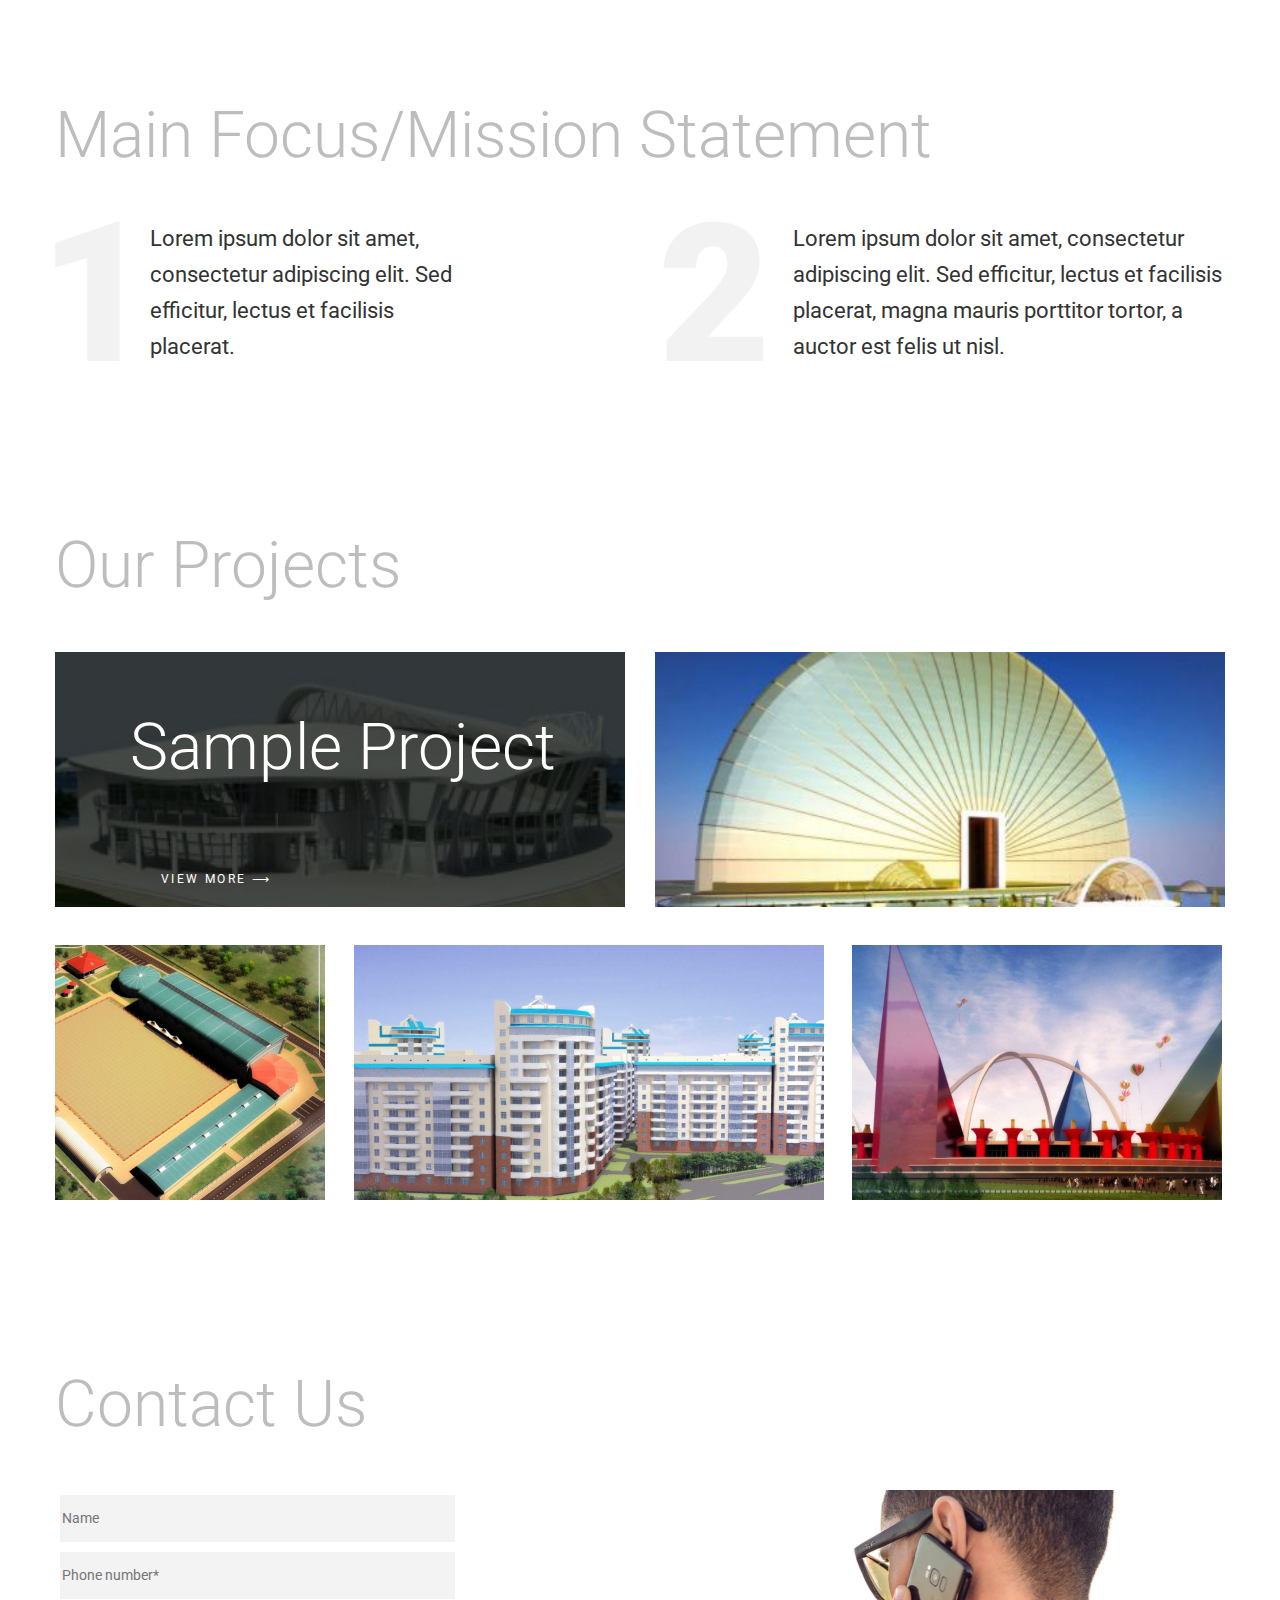
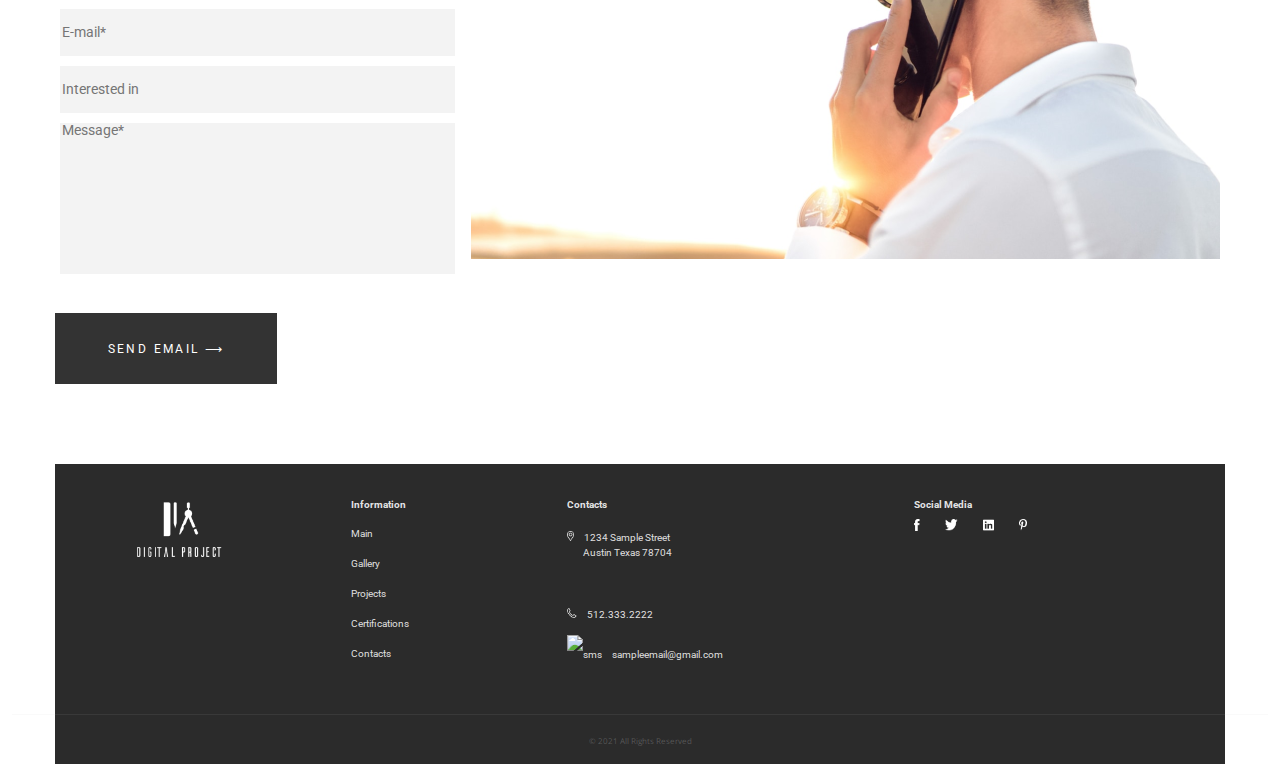
==== commit 7cce37fc: "Added block 4 for page 1" ====
--- a/page1.html
+++ b/page1.html
@@ -133,7 +133,6 @@
           </div>
         </div>
       </div>
-      <div class="maincontainer">
         <div class="ourproject">
           <h2 class="ourproject-heading">Our Projects</h2>
           <div class="ourproject_block1">
@@ -151,7 +150,6 @@
             <img src="./assets/images/1/ourproject5.png" alt="" />
           </div>
         </div>
-      </div>
       <div class="contactus">
           <h2 class="contactus-heading">Contact Us</h2>
           <div class="contactus_main">
--- a/page1style.css
+++ b/page1style.css
@@ -154,6 +154,7 @@
 
 .mission {
   flex-direction: column;
+  margin-bottom: 120px;
 }
 
 .mission_heading {
@@ -192,6 +193,7 @@
 
 .ourproject {
   flex-direction: column;
+  margin-bottom: 120px;
 }
 
 .ourproject-heading {
@@ -249,7 +251,6 @@
   grid-template-columns: 23% 40% 31%;
   grid-gap: 30px;
 }
-
 
 .contactus {
   flex-direction: column;
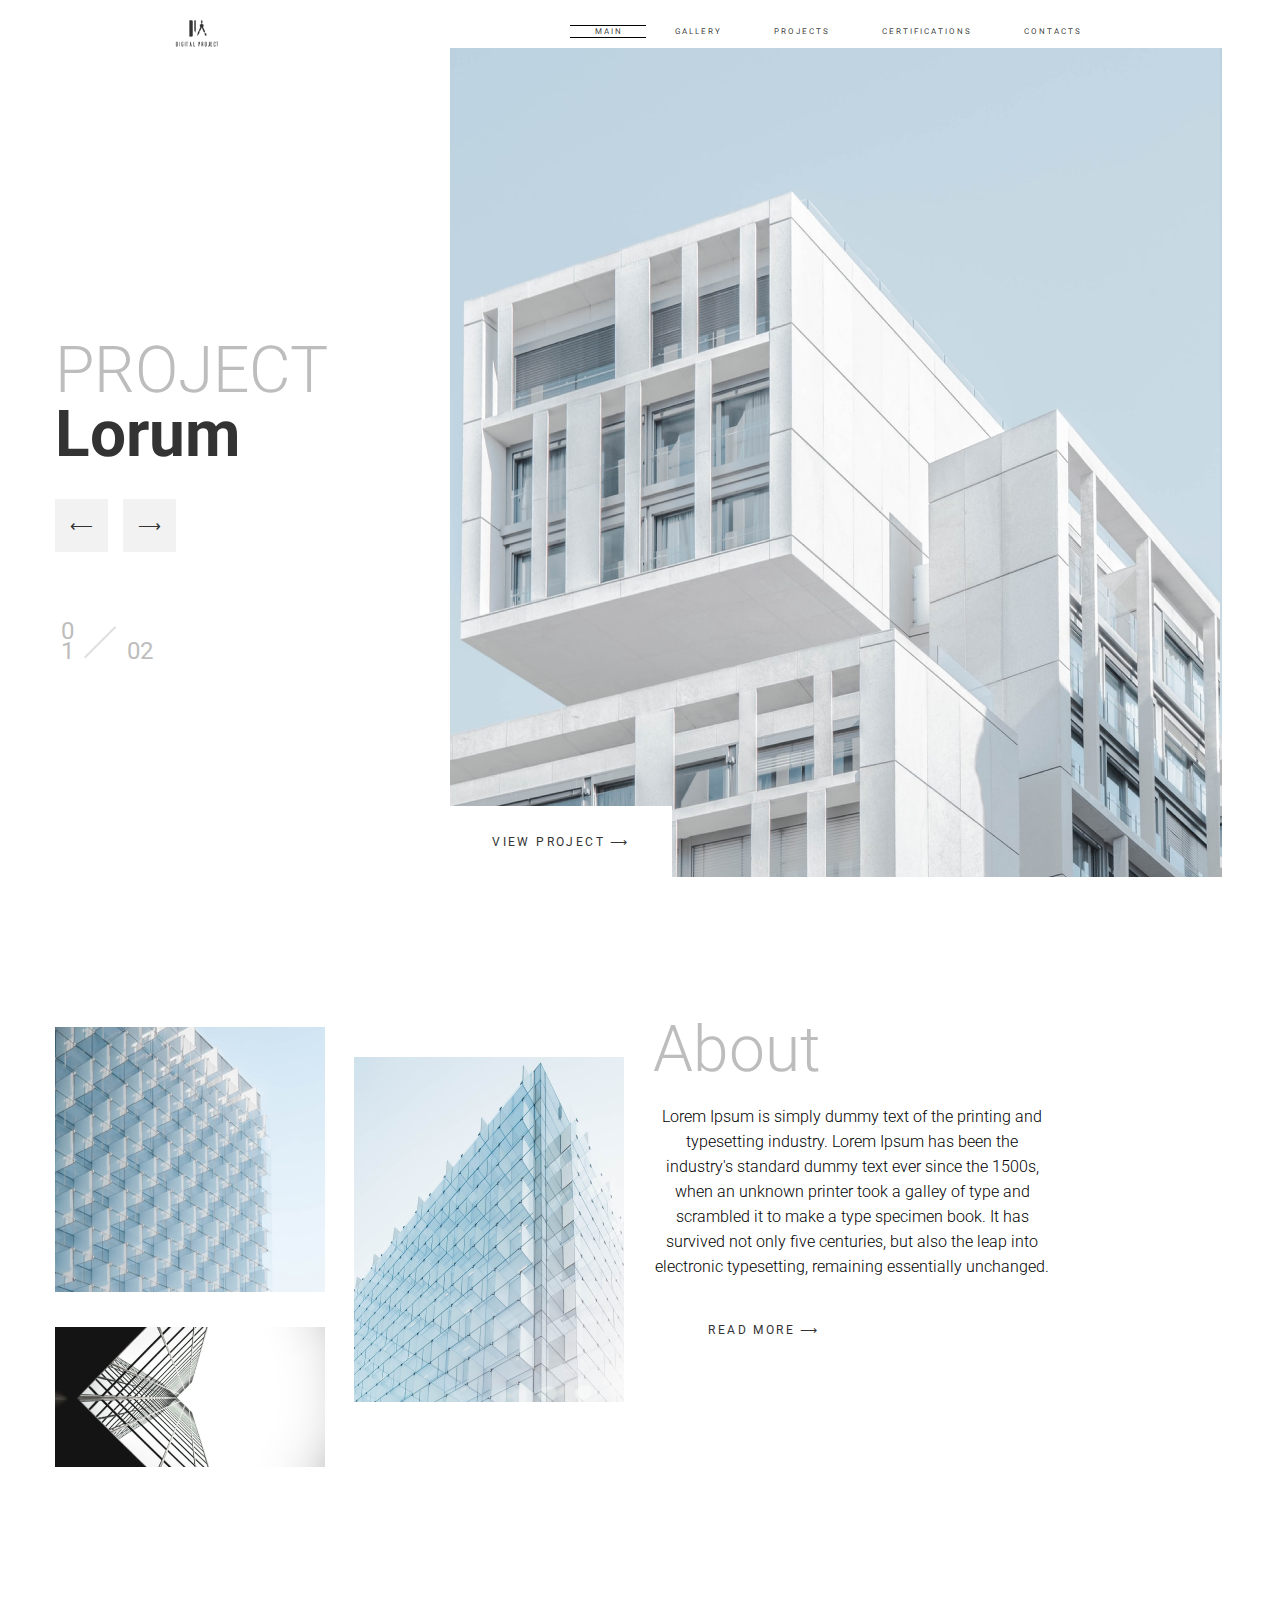
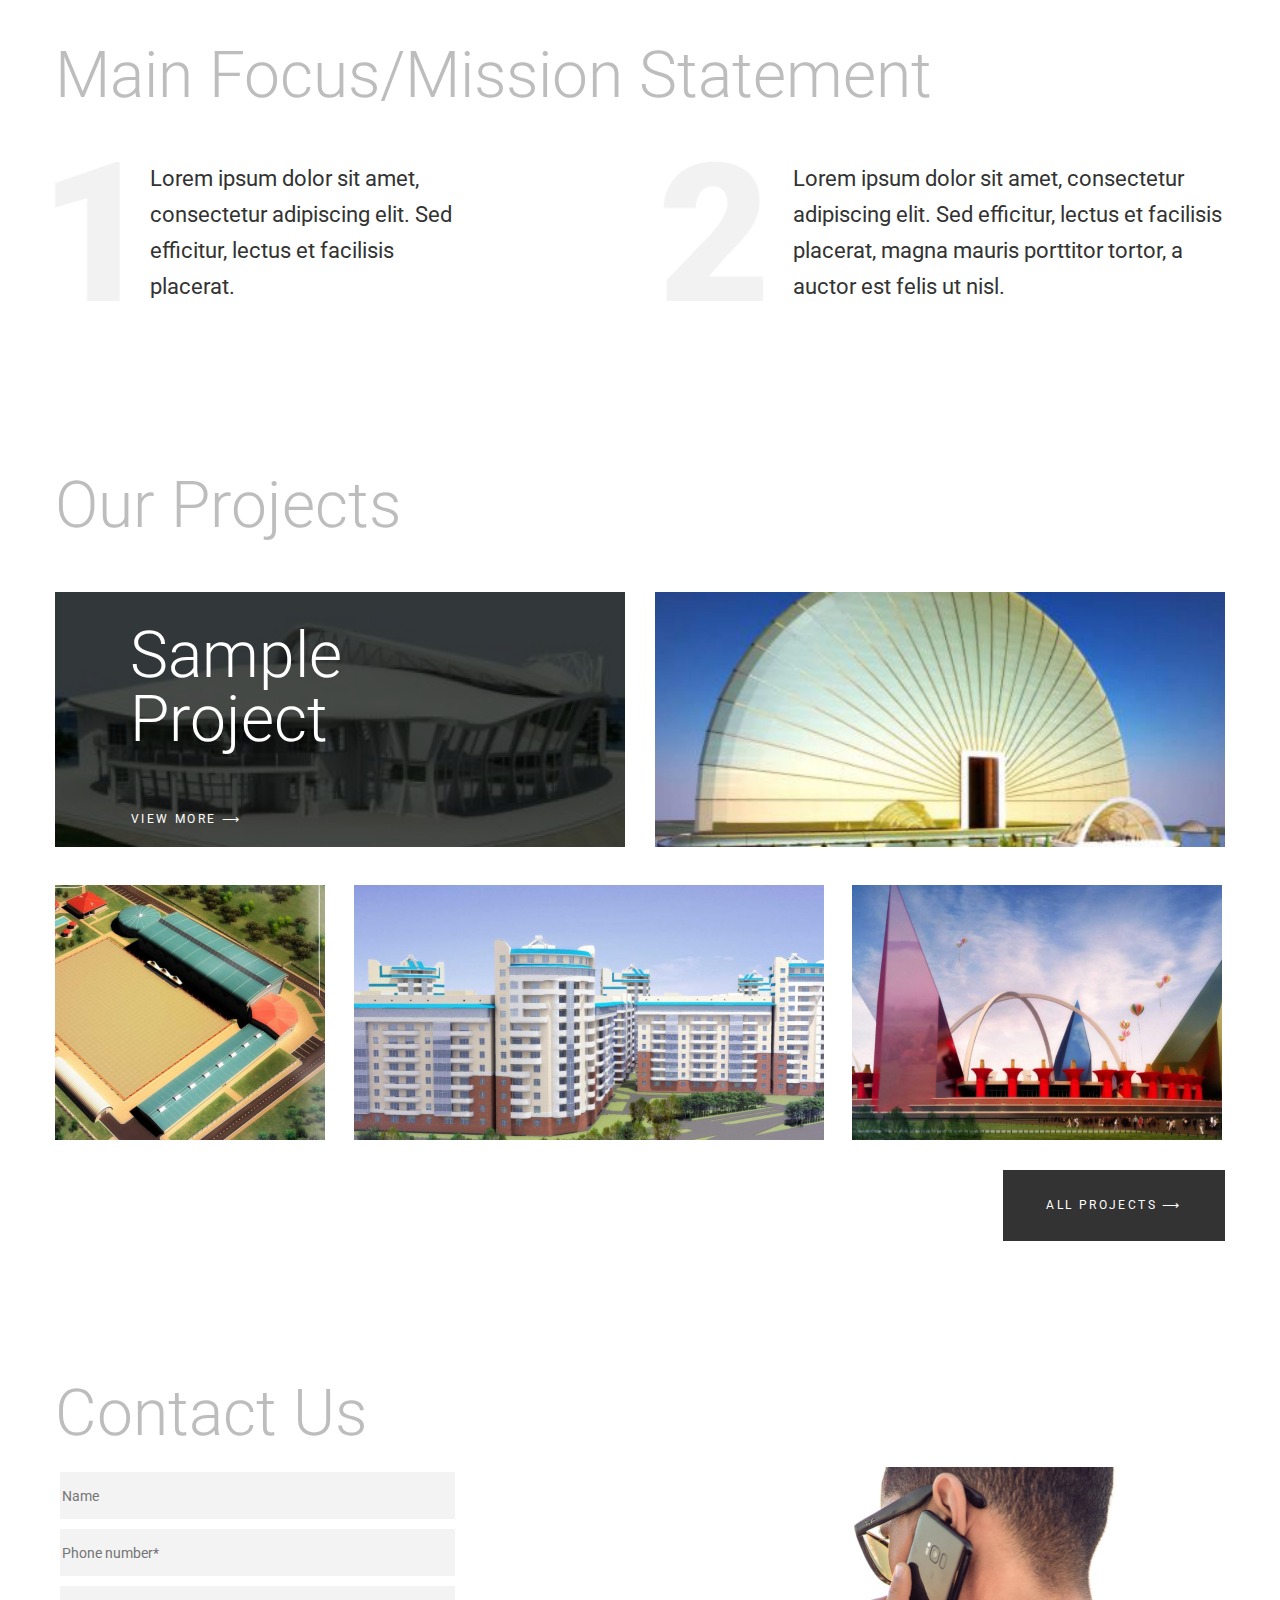
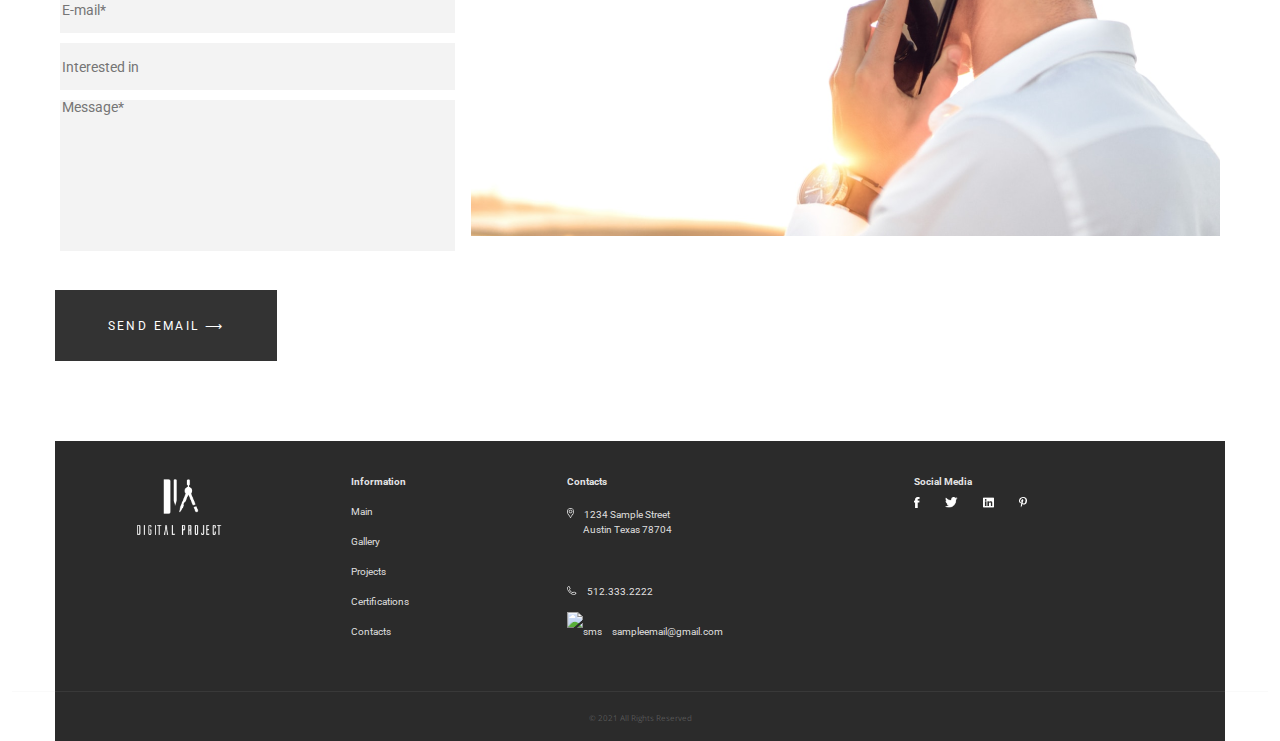
==== commit 344300df: "Fixed page 1 block 2" ====
--- a/page1.html
+++ b/page1.html
@@ -90,14 +90,14 @@
       </div>
       <div class="about">
           <div>
-            <div class="about_pic">
+            <div class="about_pic1">
               <img src="./assets/images/1/about1.png" alt="bluebuilding" />
             </div>
-            <div class="about_pic">
+            <div class="about_pic2">
               <img src="./assets/images/1/about3.png" alt="bwbuilding" />
             </div>
           </div>
-          <div class="about_pic about-2clmn">
+          <div class="about-2clmn">
             <img src="./assets/images/1/about2.png" alt="bluebuilding1" />
           </div>
           <div>
@@ -137,7 +137,8 @@
           <h2 class="ourproject-heading">Our Projects</h2>
           <div class="ourproject_block1">
             <div class="ourproject_block1-unit1">
-              <p class="ourproject_block1-heading">Sample Project</p>
+              <p class="ourproject_block1-heading">Sample</p>
+              <h3 class="ourproject_block1-heading">Project</h3>
               <button class="ourproject_btn btn__btnwhite">
                 view more &#10230;
               </button>
@@ -148,6 +149,9 @@
             <img src="./assets/images/1/ourproject3.png" alt="" />
             <img src="./assets/images/1/ourproject4.png" alt="" />
             <img src="./assets/images/1/ourproject5.png" alt="" />
+          </div>
+          <div class="ourproject_btn-bottom">
+            <button class="btn_btnblack">ALL PROJECTS &#10230;</button>
           </div>
         </div>
       <div class="contactus">
--- a/page1style.css
+++ b/page1style.css
@@ -44,7 +44,7 @@
   font-style: normal;
   font-weight: 300;
   font-size: 64px;
-  line-height: 64px;
+  line-height: 0.1px;
   color: #bdbdbd;
 }
 
@@ -57,6 +57,7 @@
 h2.projectlorum-descr {
   text-transform: uppercase;
   padding-right: 122px;
+  line-height: 0px;
 }
 
 .projectlorum_heading {
@@ -69,7 +70,7 @@
   font-style: normal;
   font-weight: 700;
   font-size: 64px;
-  line-height: 64px;
+  line-height: 0px;
   color: #333333;
 }
 
@@ -85,12 +86,14 @@
 
 .about {
   display: grid;
-  grid-template-columns: 1fr 1fr 1fr;
+  grid-template-columns: 23% 23% 34%;
+  grid-gap: 30px;
   padding-bottom: 120px;
 }
 
-.about_pic {
-  padding: 30px;
+.about_pic1 {
+  padding-bottom: 30px;
+  padding-top: 30px;
 }
 
 .about-2clmn {
@@ -190,7 +193,6 @@
   margin-left: 30px;
 }
 
-
 .ourproject {
   flex-direction: column;
   margin-bottom: 120px;
@@ -225,7 +227,7 @@
   font-style: normal;
   font-weight: 300;
   font-size: 64px;
-  line-height: 64px;
+  line-height: 0.1px;
   color: #fff;
   margin-left: 75px;
 }
@@ -243,13 +245,19 @@
   line-height: 12px;
   line-height: 85%;
   letter-spacing: 0.2em;
-  margin-left: 50px;
+  margin-left: 20px;
 }
 
 .ourproject_block2 {
   display: grid;
   grid-template-columns: 23% 40% 31%;
   grid-gap: 30px;
+}
+
+.ourproject_btn-bottom {
+  padding-top: 30px;
+  display: flex;
+  flex-direction: row-reverse;
 }
 
 .contactus {
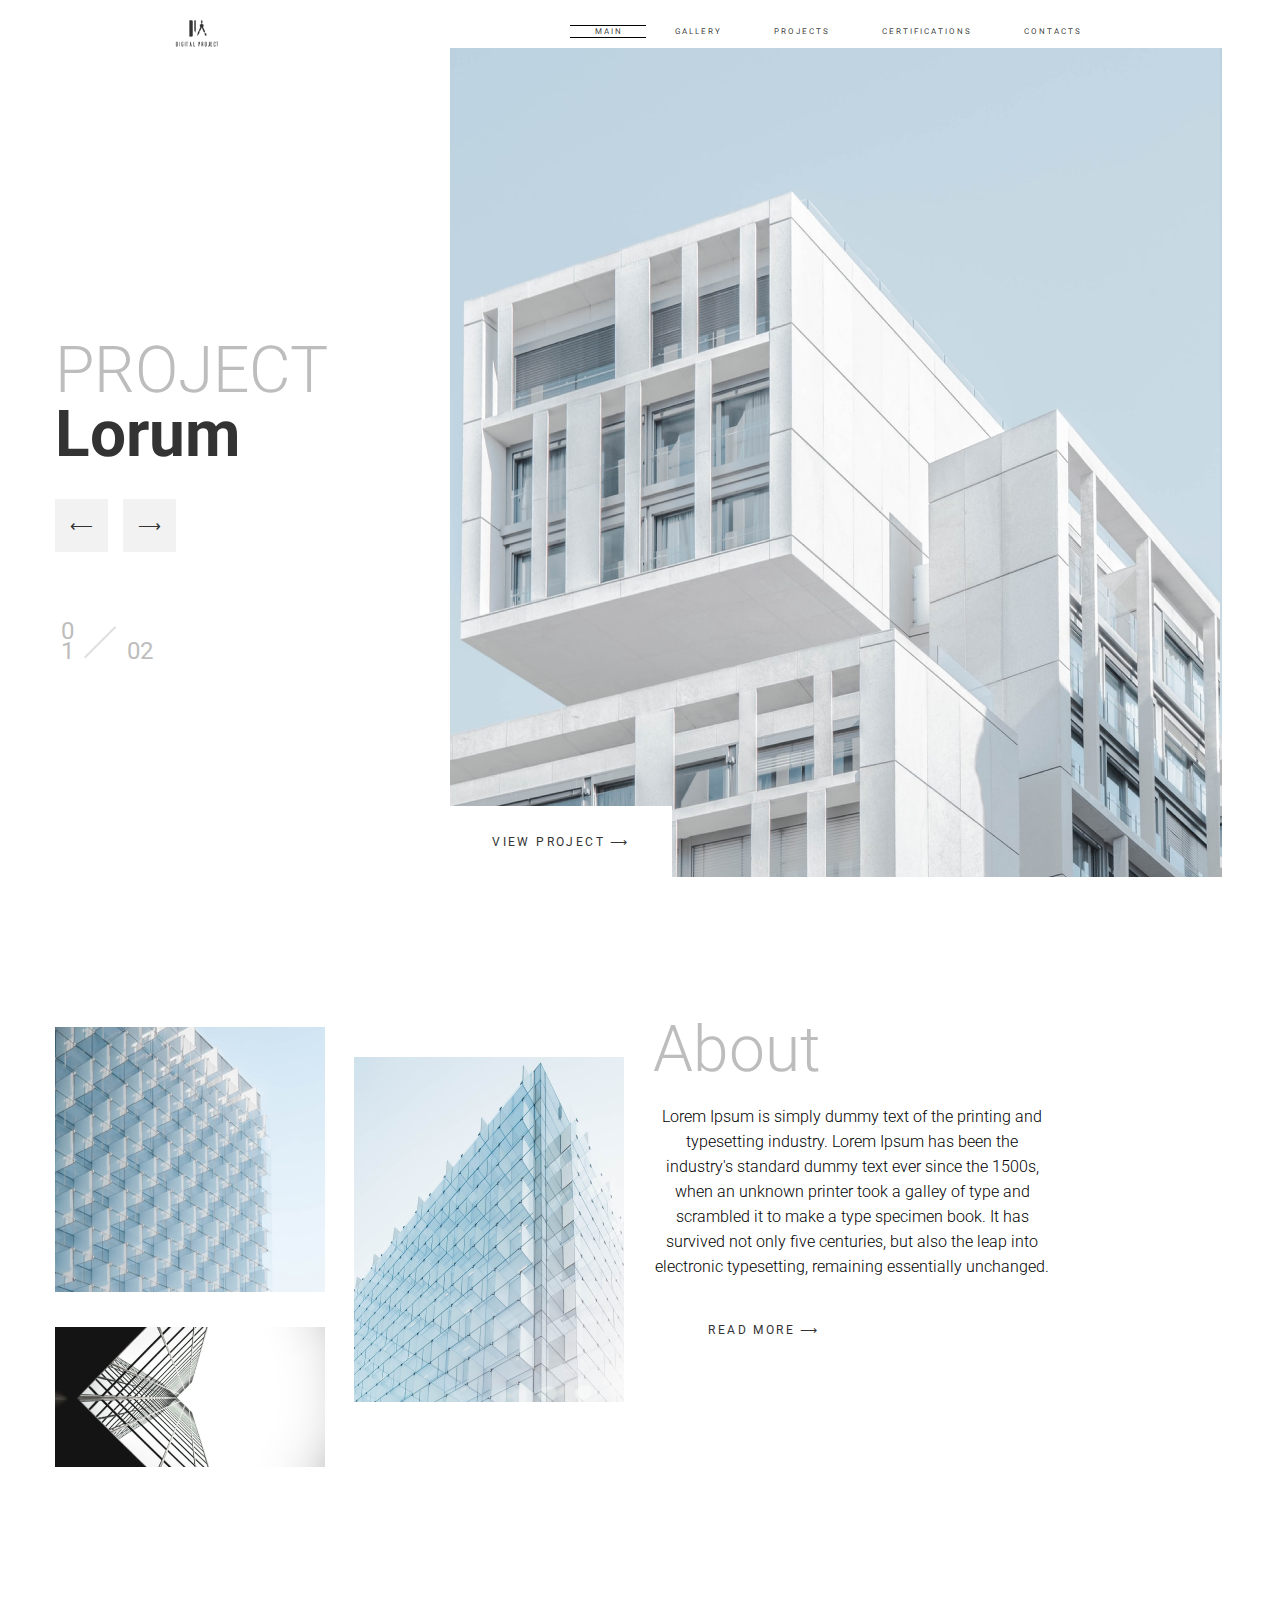
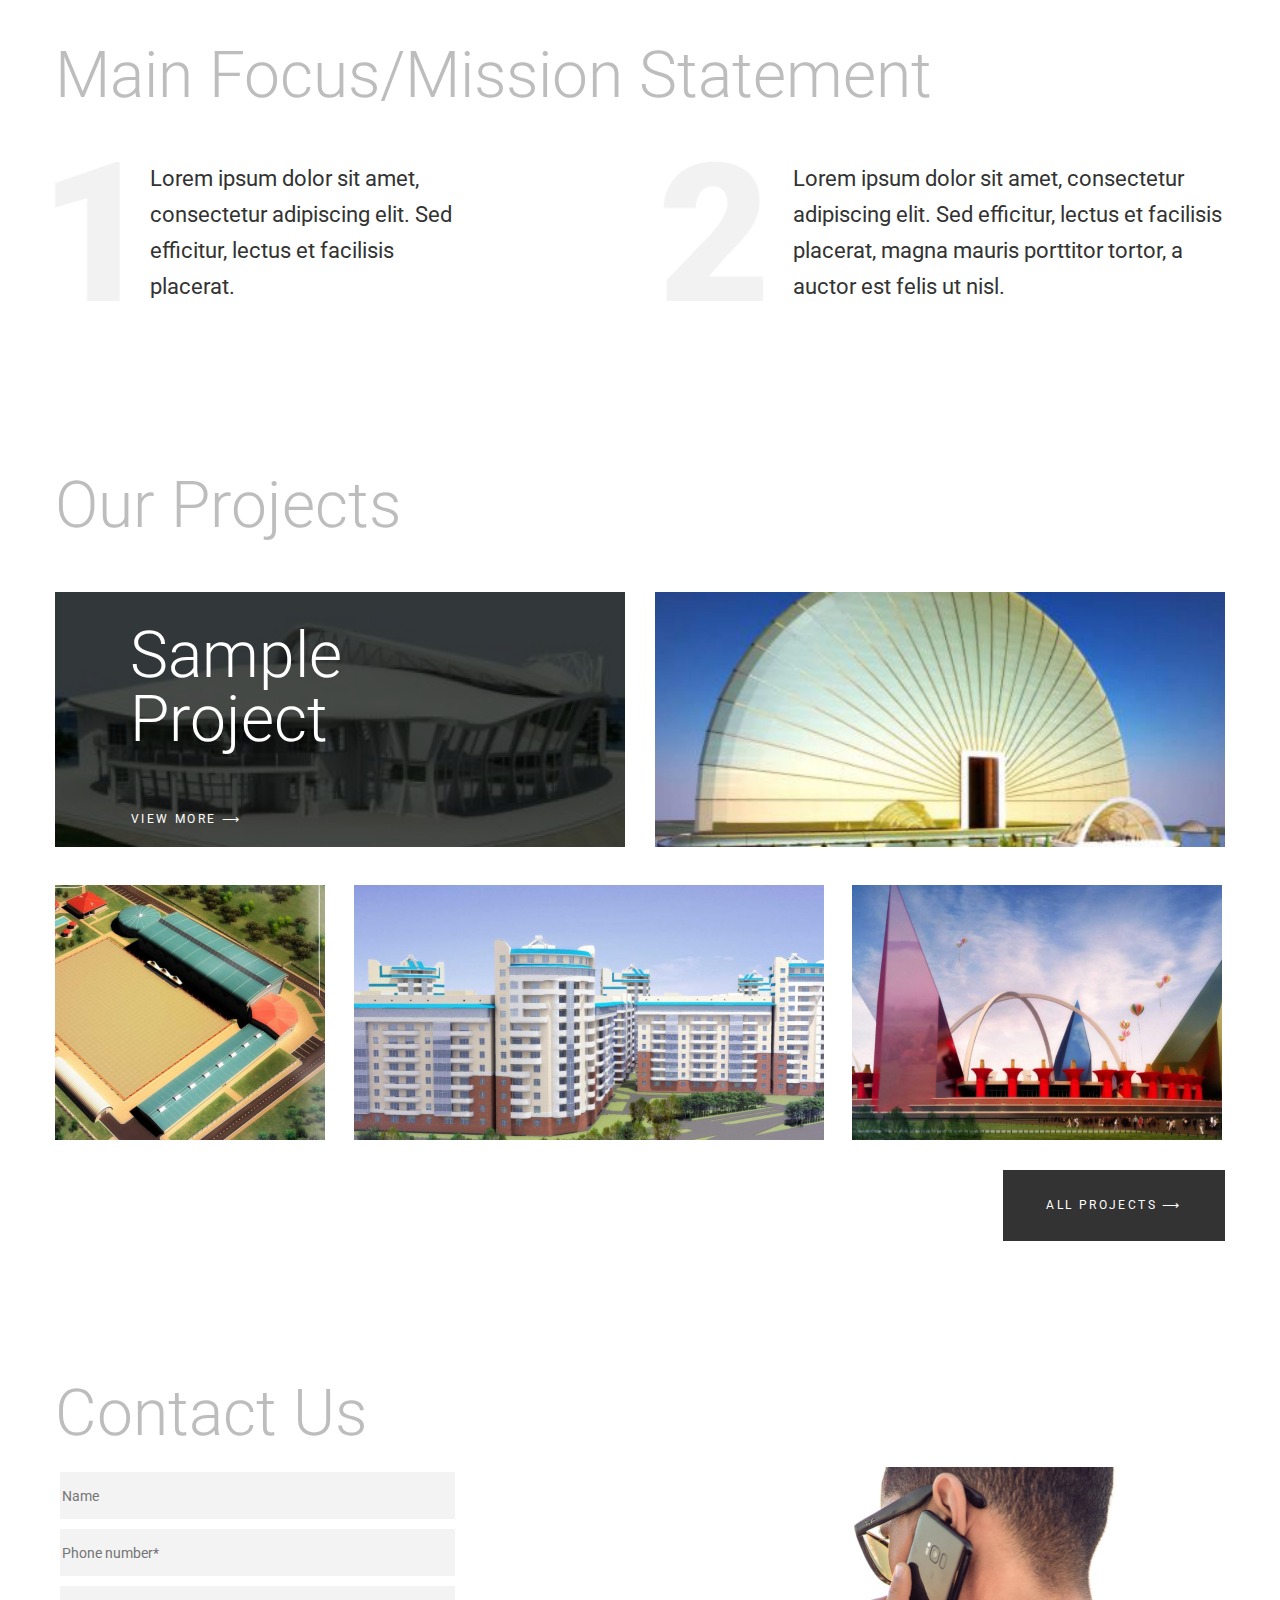
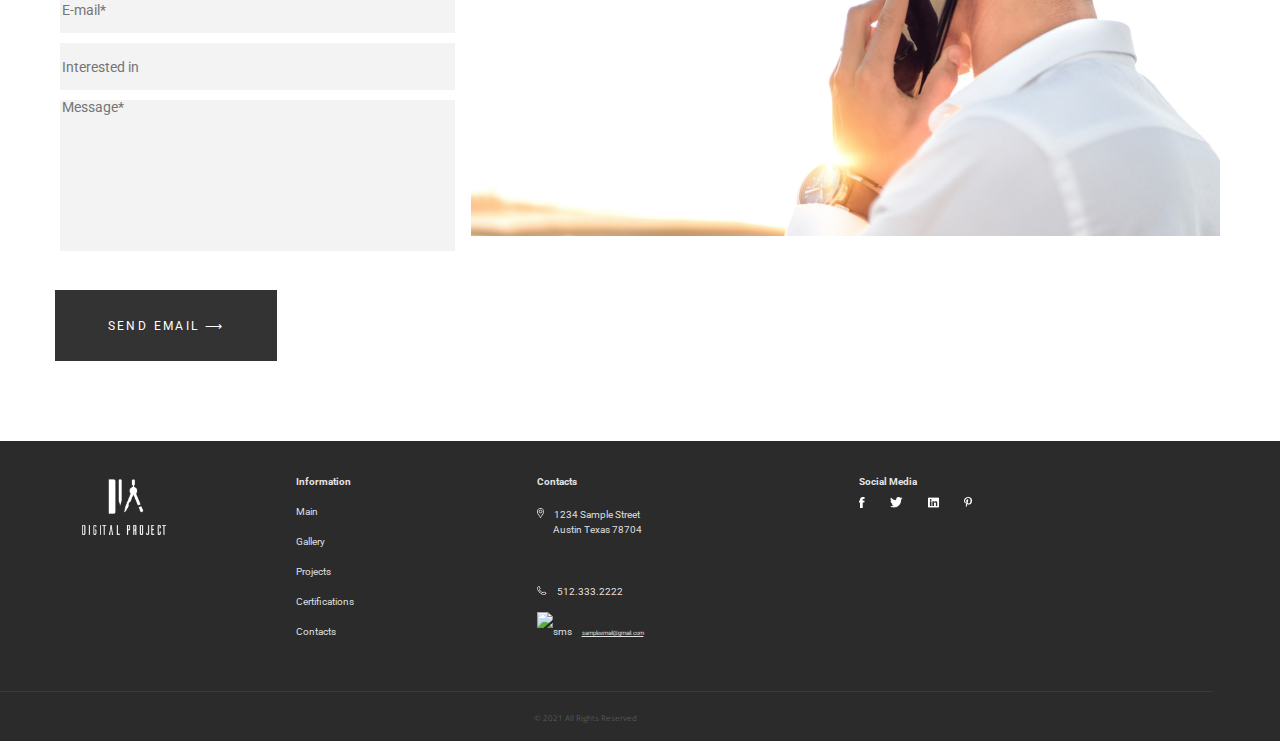
==== commit 571ae8d1: "Added mobile adaptive page 1" ====
--- a/page1.html
+++ b/page1.html
@@ -60,8 +60,8 @@
           </div>
           <div class="pages-flick">
             <button class="pages-flick_btn">
-                0 <br />
-                1              
+              0 <br />
+              1
             </button>
             <span>
               <svg
@@ -83,35 +83,35 @@
             </span>
             <button class="pages-flick_btn">02</button>
           </div>
-      </div>
-          <div class="projectlorum_rightblock">
-            <button class="btn_btnwhite">view project &#10230;</button>
-          </div>
+        </div>
+        <div class="projectlorum_rightblock">
+          <button class="btn_btnwhite">view project &#10230;</button>
+        </div>
       </div>
       <div class="about">
-          <div>
-            <div class="about_pic1">
-              <img src="./assets/images/1/about1.png" alt="bluebuilding" />
-            </div>
-            <div class="about_pic2">
-              <img src="./assets/images/1/about3.png" alt="bwbuilding" />
-            </div>
-          </div>
-          <div class="about-2clmn">
-            <img src="./assets/images/1/about2.png" alt="bluebuilding1" />
-          </div>
-          <div>
-            <h2 class="about-descr">About</h2>
-            <p class="about-descr">
-              Lorem Ipsum is simply dummy text of the printing and typesetting
-              industry. Lorem Ipsum has been the industry's standard dummy text
-              ever since the 1500s, when an unknown printer took a galley of
-              type and scrambled it to make a type specimen book. It has
-              survived not only five centuries, but also the leap into
-              electronic typesetting, remaining essentially unchanged.
-            </p>
-            <button class="btn_btnwhite">read more &#10230;</button>
-          </div>
+        <div class="about-1clmn">
+          <div class="about_pic1">
+            <img src="./assets/images/1/about1.png" alt="bluebuilding" />
+          </div>
+          <div class="about_pic2">
+            <img src="./assets/images/1/about3.png" alt="bwbuilding" />
+          </div>
+        </div>
+        <div class="about-2clmn">
+          <img src="./assets/images/1/about2.png" alt="bluebuilding1" />
+        </div>
+        <div>
+          <h2 class="about-descr">About</h2>
+          <p class="about-descr">
+            Lorem Ipsum is simply dummy text of the printing and typesetting
+            industry. Lorem Ipsum has been the industry's standard dummy text
+            ever since the 1500s, when an unknown printer took a galley of type
+            and scrambled it to make a type specimen book. It has survived not
+            only five centuries, but also the leap into electronic typesetting,
+            remaining essentially unchanged.
+          </p>
+          <button class="btn_btnwhite">read more &#10230;</button>
+        </div>
       </div>
       <div class="mission">
         <h2 class="mission_heading">Main Focus/Mission Statement</h2>
@@ -133,61 +133,58 @@
           </div>
         </div>
       </div>
-        <div class="ourproject">
-          <h2 class="ourproject-heading">Our Projects</h2>
-          <div class="ourproject_block1">
-            <div class="ourproject_block1-unit1">
-              <p class="ourproject_block1-heading">Sample</p>
-              <h3 class="ourproject_block1-heading">Project</h3>
-              <button class="ourproject_btn btn__btnwhite">
-                view more &#10230;
-              </button>
-            </div>
-            <img src="./assets/images/1/ourproject2.png" alt="" />
-          </div>
-          <div class="ourproject_block2">
-            <img src="./assets/images/1/ourproject3.png" alt="" />
-            <img src="./assets/images/1/ourproject4.png" alt="" />
-            <img src="./assets/images/1/ourproject5.png" alt="" />
-          </div>
-          <div class="ourproject_btn-bottom">
-            <button class="btn_btnblack">ALL PROJECTS &#10230;</button>
-          </div>
-        </div>
+      <div class="ourproject">
+        <h2 class="ourproject-heading">Our Projects</h2>
+        <div class="ourproject_block1">
+          <div class="ourproject_block1-unit1">
+            <p class="ourproject_block1-heading">Sample</p>
+            <h3 class="ourproject_block1-heading">Project</h3>
+            <button class="ourproject_btn btn__btnwhite">
+              view more &#10230;
+            </button>
+          </div>
+          <img src="./assets/images/1/ourproject2.png" alt="" />
+        </div>
+        <div class="ourproject_block2">
+          <img src="./assets/images/1/ourproject3.png" alt="" />
+          <img src="./assets/images/1/ourproject4.png" alt="" />
+          <img src="./assets/images/1/ourproject5.png" alt="" />
+        </div>
+        <div class="ourproject_btn-bottom">
+          <button class="btn_btnblack">ALL PROJECTS &#10230;</button>
+        </div>
+      </div>
       <div class="contactus">
-          <h2 class="contactus-heading">Contact Us</h2>
-          <div class="contactus_main">
-            <div class="formcontainer">
-              <form action="#">
-                <input class="form_input-box" type="text" placeholder="Name" />
-                <input
-                  class="form_input-box"
-                  type="text"
-                  placeholder="Phone number*"
-                />
-                <input
-                  class="form_input-box"
-                  type="text"
-                  placeholder="E-mail*"
-                />
-                <input
-                  class="form_input-box"
-                  type="text"
-                  placeholder="Interested in"
-                />
-                <textarea
-                  class="form_message-box"
-                  placeholder="Message*"
-                ></textarea>
-              </form>
-            </div>
-            <div>
-              <img src="./assets/images/1/contactus.png" alt="manwithphone" />
-            </div>
-            <div class="contactus_btn btn">
-              <button class="btn_btnblack">SEND EMAIL &#10230;</button>
-            </div>
-          </div>
+        <h2 class="contactus-heading">Contact Us</h2>
+        <div class="contactus_main">
+          <div class="formcontainer">
+            <form action="#">
+              <input class="form_input-box" type="text" placeholder="Name" />
+              <input
+                class="form_input-box"
+                type="text"
+                placeholder="Phone number*"
+              />
+              <input class="form_input-box" type="text" placeholder="E-mail*" />
+              <input
+                class="form_input-box"
+                type="text"
+                placeholder="Interested in"
+              />
+              <textarea
+                class="form_message-box"
+                placeholder="Message*"
+              ></textarea>
+            </form>
+          </div>
+          <div class="contactus_img">
+            <img src="./assets/images/1/contactus.png" alt="manwithphone" />
+          </div>
+          <div class="contactus_btn btn">
+            <button class="btn_btnblack">SEND EMAIL &#10230;</button>
+          </div>
+        </div>
+      </div>
     </div>
     <footer>
       <div class="footer">
@@ -207,7 +204,7 @@
             <a class="footer__menu-breadcrumbs" href="#">Contacts</a>
           </nav>
         </div>
-        <div>
+        <div class="footer__contacts">
           <h3 class="footer__menu">Contacts</h3>
           <div class="footer__menu-meta">
             <img
@@ -222,7 +219,7 @@
             <img class="icon" src="./assets/images/1/Group.png" alt="telefon" />
             512.333.2222<br />
             <img class="icon" src="./assets/images/1/Group1.png" alt="sms" />
-            <a class="footer__menu-breadcrumbs breadcrumbs-email" href="#"
+            <a class="footer__menu-meta email" href="#"
               >sampleemail@gmail.com</a
             >
           </div>
@@ -258,4 +255,4 @@
       </div>
     </footer>
   </body>
-</html>+</html>
--- a/page1style.css
+++ b/page1style.css
@@ -21,6 +21,31 @@
   border-top: 1px solid black;
   padding-bottom: 1px;
   padding-top: 1px;
+}
+
+@media screen and (max-width: 750px) {
+  .header {
+    width: 100%;
+    justify-content: space-evenly;
+    margin-top: 5px;
+  }
+
+  .header__logo {
+    width: 50px;
+    height: 50px;
+    margin-right: 20px;
+  }
+
+  .header__menu {
+    display: block;
+    font-size: 0.8em;
+    padding: 5px;
+  }
+
+  .menu-active {
+    border: none;
+    padding: 5px;
+  }
 }
 
 .maincontainer,
@@ -35,7 +60,7 @@
 .maincontainer {
   flex-direction: column;
   justify-content: center;
-  margin: auto;
+  margin: 0 auto;
   width: 73.125em;
 }
 
@@ -82,6 +107,27 @@
 
 .projectlorum_rightblock .btn_btnwhite {
   margin-top: 758px;
+}
+
+@media screen and (max-width: 750px) {
+  .maincontainer {
+    width: 90%;
+    margin: 20px 10px;
+  }
+
+  .projectlorum_rightblock {
+    display: none;
+  }
+
+  .projectlorum {
+    padding-bottom: 30px;
+    flex-direction: column;
+    align-items: center;
+  }
+
+  .projectlorum_heading {
+    padding: 20px;
+  }
 }
 
 .about {
@@ -155,6 +201,33 @@
   line-height: 85%;
 }
 
+@media screen and (max-width: 750px) {
+  .about {
+    display: flex;
+    flex-direction: column;
+    padding-bottom: 20px;
+  }
+
+  .about-1clmn {
+    display: flex;
+    flex-direction: row;
+    align-items: center;
+    justify-content: space-around;
+  }
+
+  .about-2clmn {
+    display: none;
+  }
+
+  .pages-flick {
+    padding-top: 10px;
+  }
+
+  .about-descr {
+    text-align: center;
+  }
+}
+
 .mission {
   flex-direction: column;
   margin-bottom: 120px;
@@ -191,6 +264,12 @@
   color: #333333;
   margin: 0;
   margin-left: 30px;
+}
+
+@media screen and (max-width: 750px) {
+  .mission {
+    display: none;
+  }
 }
 
 .ourproject {
@@ -260,6 +339,23 @@
   flex-direction: row-reverse;
 }
 
+@media screen and (max-width: 750px) {
+  .ourproject {
+    display: flex;
+    margin: 20px 0;
+  }
+
+  .ourproject_block1 {
+    display: flex;
+    flex-direction: column;
+    margin: 0 auto;
+  }
+
+  .ourproject_block2 {
+    display: none;
+  }
+}
+
 .contactus {
   flex-direction: column;
 }
@@ -314,6 +410,21 @@
 .form_message-box {
   height: 147px;
   resize: none;
+}
+
+@media screen and (max-width: 750px) {
+  .contactus_main {
+    display: flex;
+    flex-direction: column;
+  }
+
+  .contactus_img {
+    display: none;
+  }
+
+  .formcontainer {
+    margin: 0 auto;
+  }
 }
 
 .footer {
@@ -411,3 +522,34 @@
 .row__copy {
   margin-top: 21px;
 }
+
+@media screen and (max-width: 750px) {
+  .footer {
+    width: 90%;
+    height: 100px;
+    display: grid;
+    grid-template-columns: 1fr 1fr;
+    grid-template-rows: 1% 4fr 1fr;
+    margin-top: 20px;
+  }
+
+  .footer__contacts {
+    justify-self: start;
+  }
+
+  .footer__menu-socials {
+    margin-top: 30px;
+  }
+
+  .footer__menu-meta {
+    line-height: 20px;
+    margin: 10px;
+  }
+
+  .footer__logo,
+  .footer__menu-breadcrumbs,
+  h3.footer__menu,
+  .row {
+    display: none;
+  }
+}
